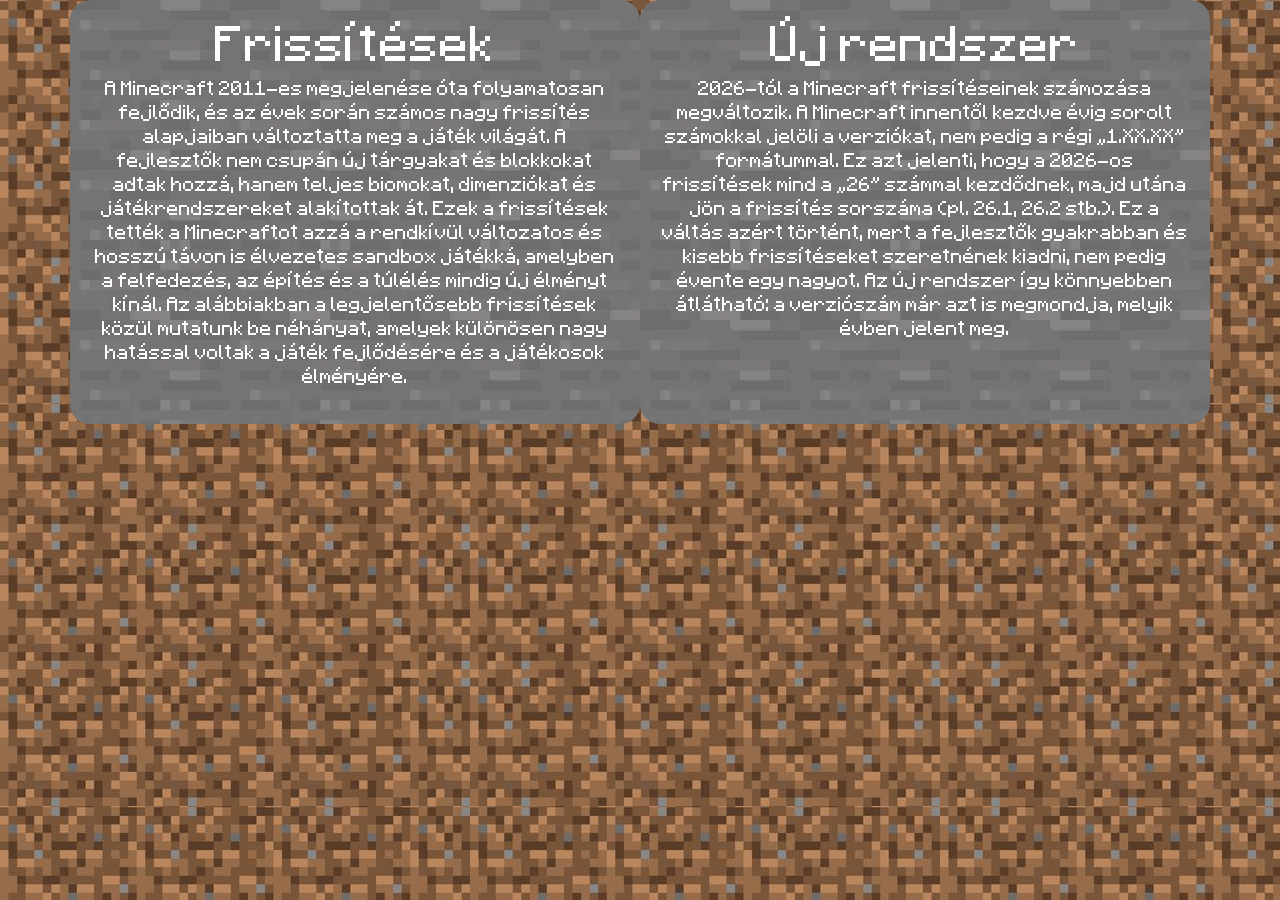
==== frissítések.html @ 512b67ce "weblapok megkezdése" ====
<!doctype html>
<html lang="en">
  <head>
    <meta charset="UTF-8" />
    <meta name="viewport" content="width=device-width, initial-scale=1.0" />
    <title>Frissítések</title>
    <link rel="stylesheet" href="állományok/css/bootstrap.min.css" />
    <link rel="stylesheet" href="frissítések_style.css" />
  </head>
<body>
    <div class="container">
      <div class="row">
                <div class="div_1 col-lg-6">
          <h1>Frissítések</h1>
          <p>
            A Minecraft 2011-es megjelenése óta folyamatosan fejlődik, és az
            évek során számos nagy frissítés alapjaiban változtatta meg a játék
            világát. A fejlesztők nem csupán új tárgyakat és blokkokat adtak
            hozzá, hanem teljes biomokat, dimenziókat és játékrendszereket
            alakítottak át. Ezek a frissítések tették a Minecraftot azzá a
            rendkívül változatos és hosszú távon is élvezetes sandbox játékká,
            amelyben a felfedezés, az építés és a túlélés mindig új élményt
            kínál. Az alábbiakban a legjelentősebb frissítések közül mutatunk be
            néhányat, amelyek különösen nagy hatással voltak a játék fejlődésére
            és a játékosok élményére.
          </p>
        </div>
        <div class="col-lg-6 div_1">
          <h1>Új rendszer</h1>
          <p>
            2026-tól a Minecraft frissítéseinek számozása megváltozik. A
            Minecraft innentől kezdve évig sorolt számokkal jelöli a verziókat,
            nem pedig a régi „1.XX.XX” formátummal. Ez azt jelenti, hogy a
            2026-os frissítések mind a „26” számmal kezdődnek, majd utána jön a
            frissítés sorszáma (pl. 26.1, 26.2 stb.). Ez a váltás azért történt,
            mert a fejlesztők gyakrabban és kisebb frissítéseket szeretnének
            kiadni, nem pedig évente egy nagyot. Az új rendszer így könnyebben
            átlátható: a verziószám már azt is megmondja, melyik évben jelent
            meg.
          </p>
        </div>
    <script src="állományok/js/bootstrap.min.js"></script>
</body>
</html>
---- frissítések_style.css ----
@font-face {
    font-family: 'Minecraft';
    src: url(állományok/Betűtípus.ttf) format('truetype');
    font-weight: normal;
    font-style: normal;
}
body{
    background-image: url(állományok/képek/Háttérkép.jpg);
    font-family: 'Minecraft', monospace !important;
    color: white;   
}
.div_1{
    background-image: url(állományok/képek/háttér_goombokhoz.webp);
    justify-content:center;
    text-align: center;
    border-radius: 20px;
    padding: 20px;          
    box-sizing: border-box; 
    overflow: hidden
}
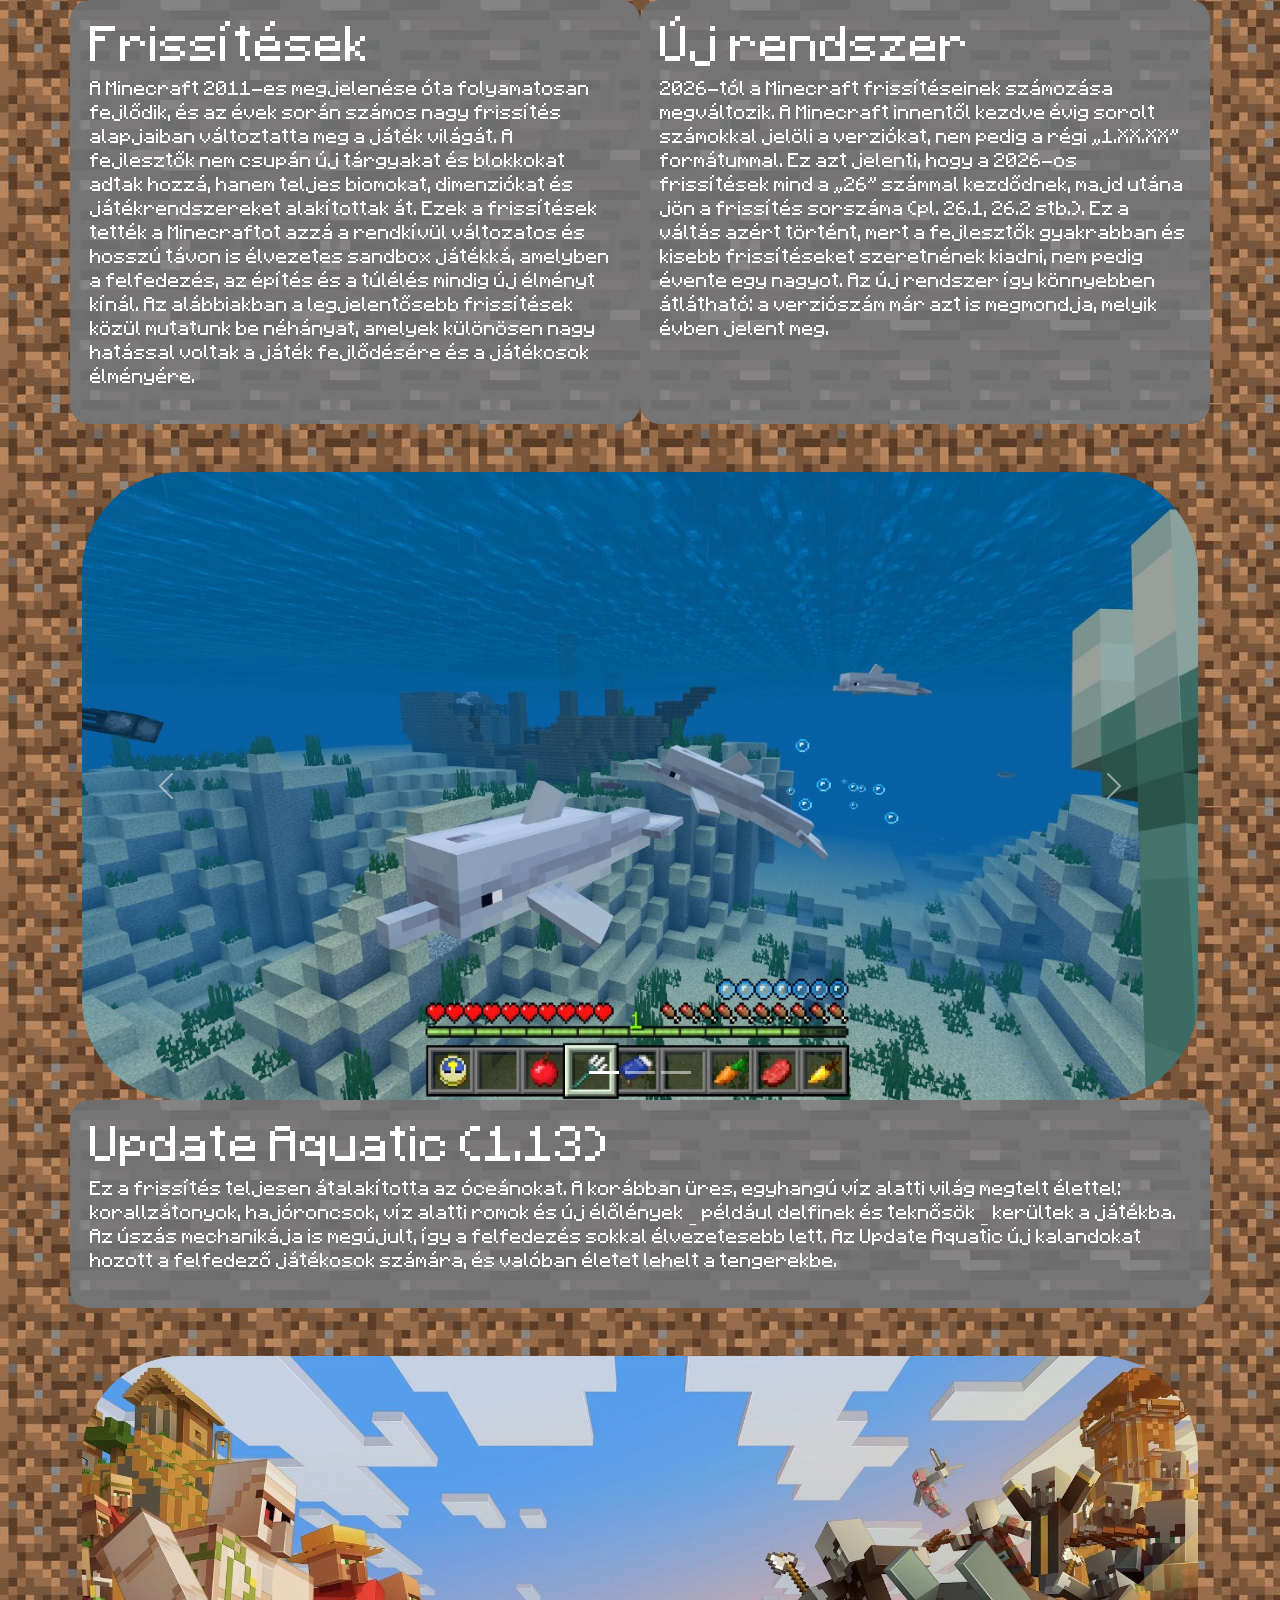
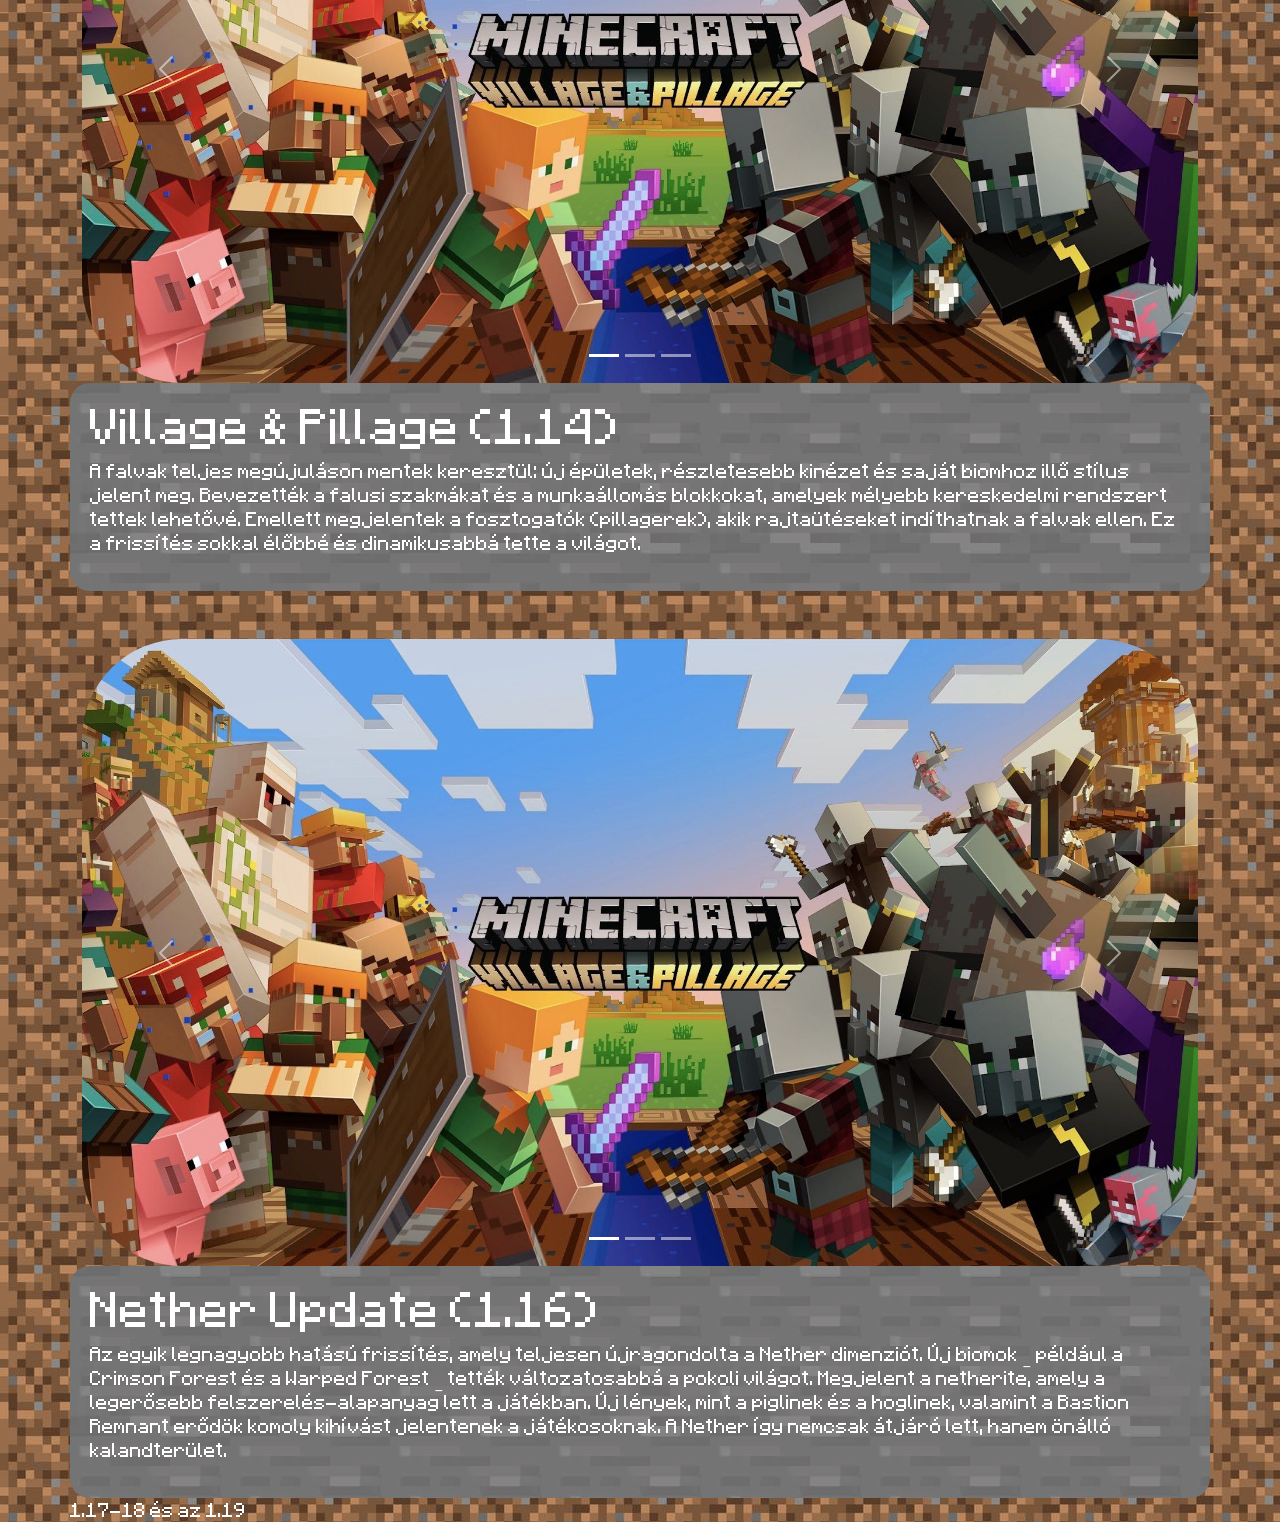
==== commit 9f82ee6e: "óra vége(02. 18)" ====
--- a/frissítések.html
+++ b/frissítések.html
@@ -1,44 +1,201 @@
 <!doctype html>
 <html lang="en">
-  <head>
+
+<head>
     <meta charset="UTF-8" />
     <meta name="viewport" content="width=device-width, initial-scale=1.0" />
     <title>Frissítések</title>
     <link rel="stylesheet" href="állományok/css/bootstrap.min.css" />
     <link rel="stylesheet" href="frissítések_style.css" />
-  </head>
+</head>
+
 <body>
     <div class="container">
-      <div class="row">
-                <div class="div_1 col-lg-6">
-          <h1>Frissítések</h1>
-          <p>
-            A Minecraft 2011-es megjelenése óta folyamatosan fejlődik, és az
-            évek során számos nagy frissítés alapjaiban változtatta meg a játék
-            világát. A fejlesztők nem csupán új tárgyakat és blokkokat adtak
-            hozzá, hanem teljes biomokat, dimenziókat és játékrendszereket
-            alakítottak át. Ezek a frissítések tették a Minecraftot azzá a
-            rendkívül változatos és hosszú távon is élvezetes sandbox játékká,
-            amelyben a felfedezés, az építés és a túlélés mindig új élményt
-            kínál. Az alábbiakban a legjelentősebb frissítések közül mutatunk be
-            néhányat, amelyek különösen nagy hatással voltak a játék fejlődésére
-            és a játékosok élményére.
-          </p>
-        </div>
-        <div class="col-lg-6 div_1">
-          <h1>Új rendszer</h1>
-          <p>
-            2026-tól a Minecraft frissítéseinek számozása megváltozik. A
-            Minecraft innentől kezdve évig sorolt számokkal jelöli a verziókat,
-            nem pedig a régi „1.XX.XX” formátummal. Ez azt jelenti, hogy a
-            2026-os frissítések mind a „26” számmal kezdődnek, majd utána jön a
-            frissítés sorszáma (pl. 26.1, 26.2 stb.). Ez a váltás azért történt,
-            mert a fejlesztők gyakrabban és kisebb frissítéseket szeretnének
-            kiadni, nem pedig évente egy nagyot. Az új rendszer így könnyebben
-            átlátható: a verziószám már azt is megmondja, melyik évben jelent
-            meg.
-          </p>
-        </div>
-    <script src="állományok/js/bootstrap.min.js"></script>
+        <div class="row">
+            <div class="div_1 col-lg-6">
+                <h1>Frissítések</h1>
+                <p>
+                    A Minecraft 2011-es megjelenése óta folyamatosan fejlődik, és az
+                    évek során számos nagy frissítés alapjaiban változtatta meg a játék
+                    világát. A fejlesztők nem csupán új tárgyakat és blokkokat adtak
+                    hozzá, hanem teljes biomokat, dimenziókat és játékrendszereket
+                    alakítottak át. Ezek a frissítések tették a Minecraftot azzá a
+                    rendkívül változatos és hosszú távon is élvezetes sandbox játékká,
+                    amelyben a felfedezés, az építés és a túlélés mindig új élményt
+                    kínál. Az alábbiakban a legjelentősebb frissítések közül mutatunk be
+                    néhányat, amelyek különösen nagy hatással voltak a játék fejlődésére
+                    és a játékosok élményére.
+                </p>
+            </div>
+            <div class="col-lg-6 div_1">
+                <h1>Új rendszer</h1>
+                <p>
+                    2026-tól a Minecraft frissítéseinek számozása megváltozik. A
+                    Minecraft innentől kezdve évig sorolt számokkal jelöli a verziókat,
+                    nem pedig a régi „1.XX.XX” formátummal. Ez azt jelenti, hogy a
+                    2026-os frissítések mind a „26” számmal kezdődnek, majd utána jön a
+                    frissítés sorszáma (pl. 26.1, 26.2 stb.). Ez a váltás azért történt,
+                    mert a fejlesztők gyakrabban és kisebb frissítéseket szeretnének
+                    kiadni, nem pedig évente egy nagyot. Az új rendszer így könnyebben
+                    átlátható: a verziószám már azt is megmondja, melyik évben jelent
+                    meg.
+                </p>
+            </div>
+            <div class="container mt-5">
+                <div id="updaterCarousel" class="carousel slide" data-bs-ride="carousel">
+
+                    <!-- Indicators / Pontok -->
+                    <div class="carousel-indicators">
+                        <button type="button" data-bs-target="#updaterCarousel" data-bs-slide-to="0"
+                            class="active"></button>
+                        <button type="button" data-bs-target="#updaterCarousel" data-bs-slide-to="1"></button>
+                        <button type="button" data-bs-target="#updaterCarousel" data-bs-slide-to="2"></button>
+                    </div>
+
+                    <!-- Carousel képek / elemek -->
+                    <div class="carousel-inner">
+                        <div class="carousel-item active">
+                            <a href="állományok/képek/képlapozó sáv/1.13_1.jpeg">
+                                <img src="állományok/képek/képlapozó sáv/1.13_1.jpeg">
+                            </a>
+                        </div>
+                        <div class="carousel-item">
+                            <a href="állományok/képek/képlapozó sáv/1.13_2.jpg">
+                                <img src="állományok/képek/képlapozó sáv/1.13_2.jpg">
+                            </a>
+                        </div>
+                        <div class="carousel-item">
+                            <a href="állományok/képek/képlapozó sáv/1,13_3.jpg">
+                                <img src="állományok/képek/képlapozó sáv/1.13_3.jpg">
+                            </a>
+                        </div>
+                    </div>
+
+                    <!-- Előre / Hátra gombok -->
+                    <button class="carousel-control-prev" type="button" data-bs-target="#updaterCarousel"
+                        data-bs-slide="prev">
+                        <span class="carousel-control-prev-icon"></span>
+                        <span class="visually-hidden">Előző</span>
+                    </button>
+                    <button class="carousel-control-next" type="button" data-bs-target="#updaterCarousel"
+                        data-bs-slide="next">
+                        <span class="carousel-control-next-icon"></span>
+                        <span class="visually-hidden">Következő</span>
+                    </button>
+                </div>
+            </div>
+            <div class="div_1">
+                <h1>Update Aquatic (1.13)</h1>
+                <p>Ez a frissítés teljesen átalakította az óceánokat. A korábban üres, egyhangú víz alatti világ megtelt
+                    élettel: korallzátonyok, hajóroncsok, víz alatti romok és új élőlények – például delfinek és
+                    teknősök – kerültek a játékba. Az úszás mechanikája is megújult, így a felfedezés sokkal
+                    élvezetesebb lett. Az Update Aquatic új kalandokat hozott a felfedező játékosok számára, és valóban
+                    életet lehelt a tengerekbe.</p>
+            </div>
+            <div class="container mt-5">
+                <div id="updaterCarousel2" class="carousel slide" data-bs-ride="carousel">
+
+                    <!-- Indicators / Pontok -->
+                    <div class="carousel-indicators">
+                        <button type="button" data-bs-target="#updaterCarousel2" data-bs-slide-to="0"
+                            class="active"></button>
+                        <button type="button" data-bs-target="#updaterCarousel2" data-bs-slide-to="1"></button>
+                        <button type="button" data-bs-target="#updaterCarousel2" data-bs-slide-to="2"></button>
+                    </div>
+
+                    <!-- Carousel képek / elemek -->
+                    <div class="carousel-inner">
+                        <div class="carousel-item active">
+                            <a href="állományok/képek/képlapozó sáv/1.14_1.jpeg">
+                                <img src="állományok/képek/képlapozó sáv/1.14_1.jpeg">
+                            </a>
+                        </div>
+                        <div class="carousel-item">
+                            <a href="állományok/képek/képlapozó sáv/1.14_2.jpg">
+                                <img src="állományok/képek/képlapozó sáv/1.14_2.jpg">
+                            </a>
+                        </div>
+                        <div class="carousel-item">
+                            <a href="állományok/képek/képlapozó sáv/1.14_3.jpg">
+                                <img src="állományok/képek/képlapozó sáv/1.14_3.jpg">
+                            </a>
+                        </div>
+                    </div>
+
+                    <!-- Előre / Hátra gombok -->
+                    <button class="carousel-control-prev" type="button" data-bs-target="#updaterCarousel2"
+                        data-bs-slide="prev">
+                        <span class="carousel-control-prev-icon"></span>
+                        <span class="visually-hidden">Előző</span>
+                    </button>
+                    <button class="carousel-control-next" type="button" data-bs-target="#updaterCarousel2"
+                        data-bs-slide="next">
+                        <span class="carousel-control-next-icon"></span>
+                        <span class="visually-hidden">Következő</span>
+                    </button>
+                </div>
+            </div>
+            <div class="div_1">
+                <h1>Village & Pillage (1.14)</h1>
+                <p>A falvak teljes megújuláson mentek keresztül: új épületek, részletesebb kinézet és saját biomhoz illő
+                    stílus jelent meg. Bevezették a falusi szakmákat és a munkaállomás blokkokat, amelyek mélyebb
+                    kereskedelmi rendszert tettek lehetővé. Emellett megjelentek a fosztogatók (pillagerek), akik
+                    rajtaütéseket indíthatnak a falvak ellen. Ez a frissítés sokkal élőbbé és dinamikusabbá tette a
+                    világot.</p>
+            </div>
+            <div class="container mt-5">
+                <div id="updaterCarousel3" class="carousel slide" data-bs-ride="carousel">
+
+                    <!-- Indicators / Pontok -->
+                    <div class="carousel-indicators">
+                        <button type="button" data-bs-target="#updaterCarousel3" data-bs-slide-to="0"
+                            class="active"></button>
+                        <button type="button" data-bs-target="#updaterCarousel3" data-bs-slide-to="1"></button>
+                        <button type="button" data-bs-target="#updaterCarousel3" data-bs-slide-to="2"></button>
+                    </div>
+
+                    <!-- Carousel képek / elemek -->
+                    <div class="carousel-inner">
+                        <div class="carousel-item active">
+                            <a href="állományok/képek/képlapozó sáv/1.14_1.jpeg">
+                                <img src="állományok/képek/képlapozó sáv/1.14_1.jpeg">
+                            </a>
+                        </div>
+                        <div class="carousel-item">
+                            <a href="állományok/képek/képlapozó sáv/1.14_2.jpg">
+                                <img src="állományok/képek/képlapozó sáv/1.14_2.jpg">
+                            </a>
+                        </div>
+                        <div class="carousel-item">
+                            <a href="állományok/képek/képlapozó sáv/1.14_3.jpg">
+                                <img src="állományok/képek/képlapozó sáv/1.14_3.jpg">
+                            </a>
+                        </div>
+                    </div>
+
+                    <!-- Előre / Hátra gombok -->
+                    <button class="carousel-control-prev" type="button" data-bs-target="#updaterCarousel3"
+                        data-bs-slide="prev">
+                        <span class="carousel-control-prev-icon"></span>
+                        <span class="visually-hidden">Előző</span>
+                    </button>
+                    <button class="carousel-control-next" type="button" data-bs-target="#updaterCarousel3"
+                        data-bs-slide="next">
+                        <span class="carousel-control-next-icon"></span>
+                        <span class="visually-hidden">Következő</span>
+                    </button>
+                </div>
+            </div>
+            <div class="div_1">
+                <h1>Nether Update (1.16)</h1>
+                <p>Az egyik legnagyobb hatású frissítés, amely teljesen újragondolta a Nether dimenziót. Új biomok –
+                    például a Crimson Forest és a Warped Forest – tették változatosabbá a pokoli világot. Megjelent a
+                    netherite, amely a legerősebb felszerelés-alapanyag lett a játékban. Új lények, mint a piglinek és a
+                    hoglinek, valamint a Bastion Remnant erődök komoly kihívást jelentenek a játékosoknak. A Nether így
+                    nemcsak átjáró lett, hanem önálló kalandterület.</p>
+            </div>
+            1.17-18 és az 1.19
+            <script src="állományok/js/bootstrap.min.js"></script>
 </body>
+
 </html>
--- a/frissítések_style.css
+++ b/frissítések_style.css
@@ -12,9 +12,16 @@
 .div_1{
     background-image: url(állományok/képek/háttér_goombokhoz.webp);
     justify-content:center;
-    text-align: center;
+    text-align:left;
     border-radius: 20px;
     padding: 20px;          
     box-sizing: border-box; 
     overflow: hidden
-}+}
+.carousel-item img {
+    width: 100%;
+    height: 100%; /* Példa magasság */
+    object-fit: cover;
+    background-color: #ccc; /* szürke háttér, ha kép nincs */
+    border-radius: 100px;
+}
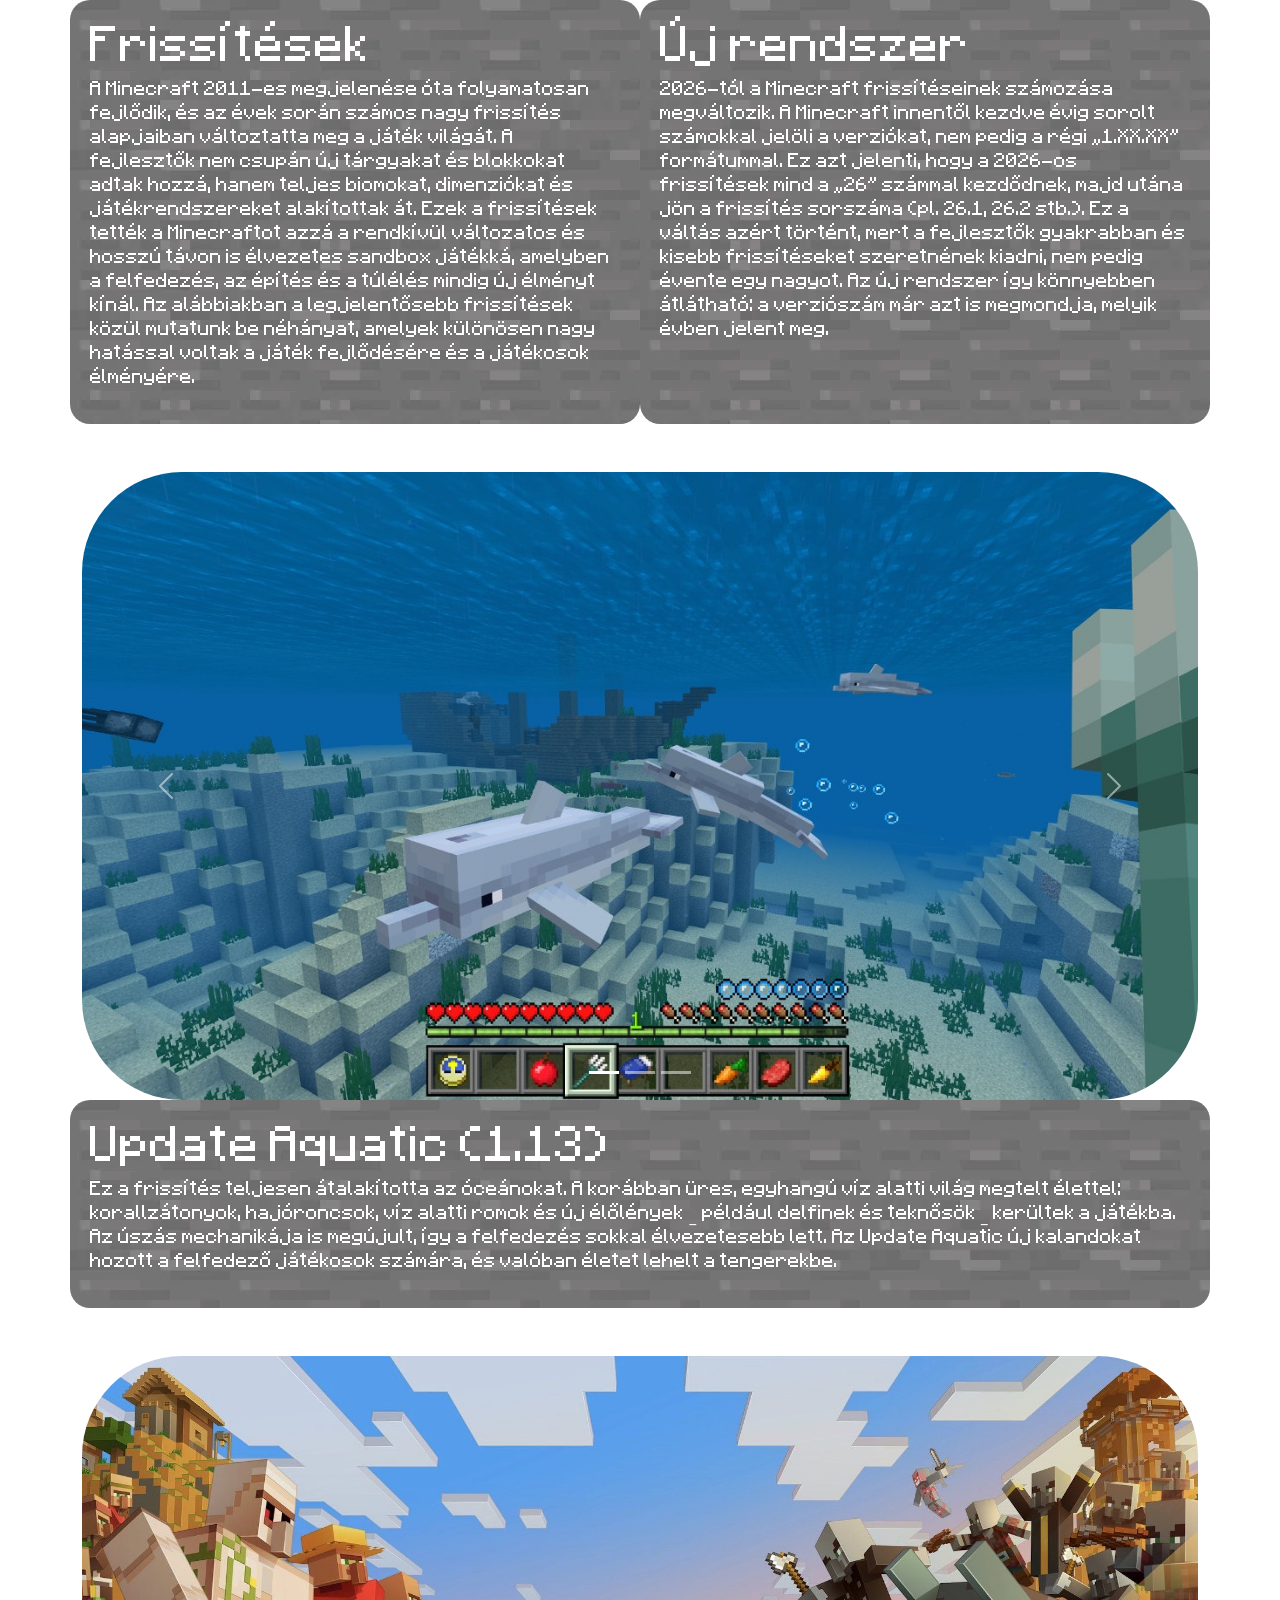
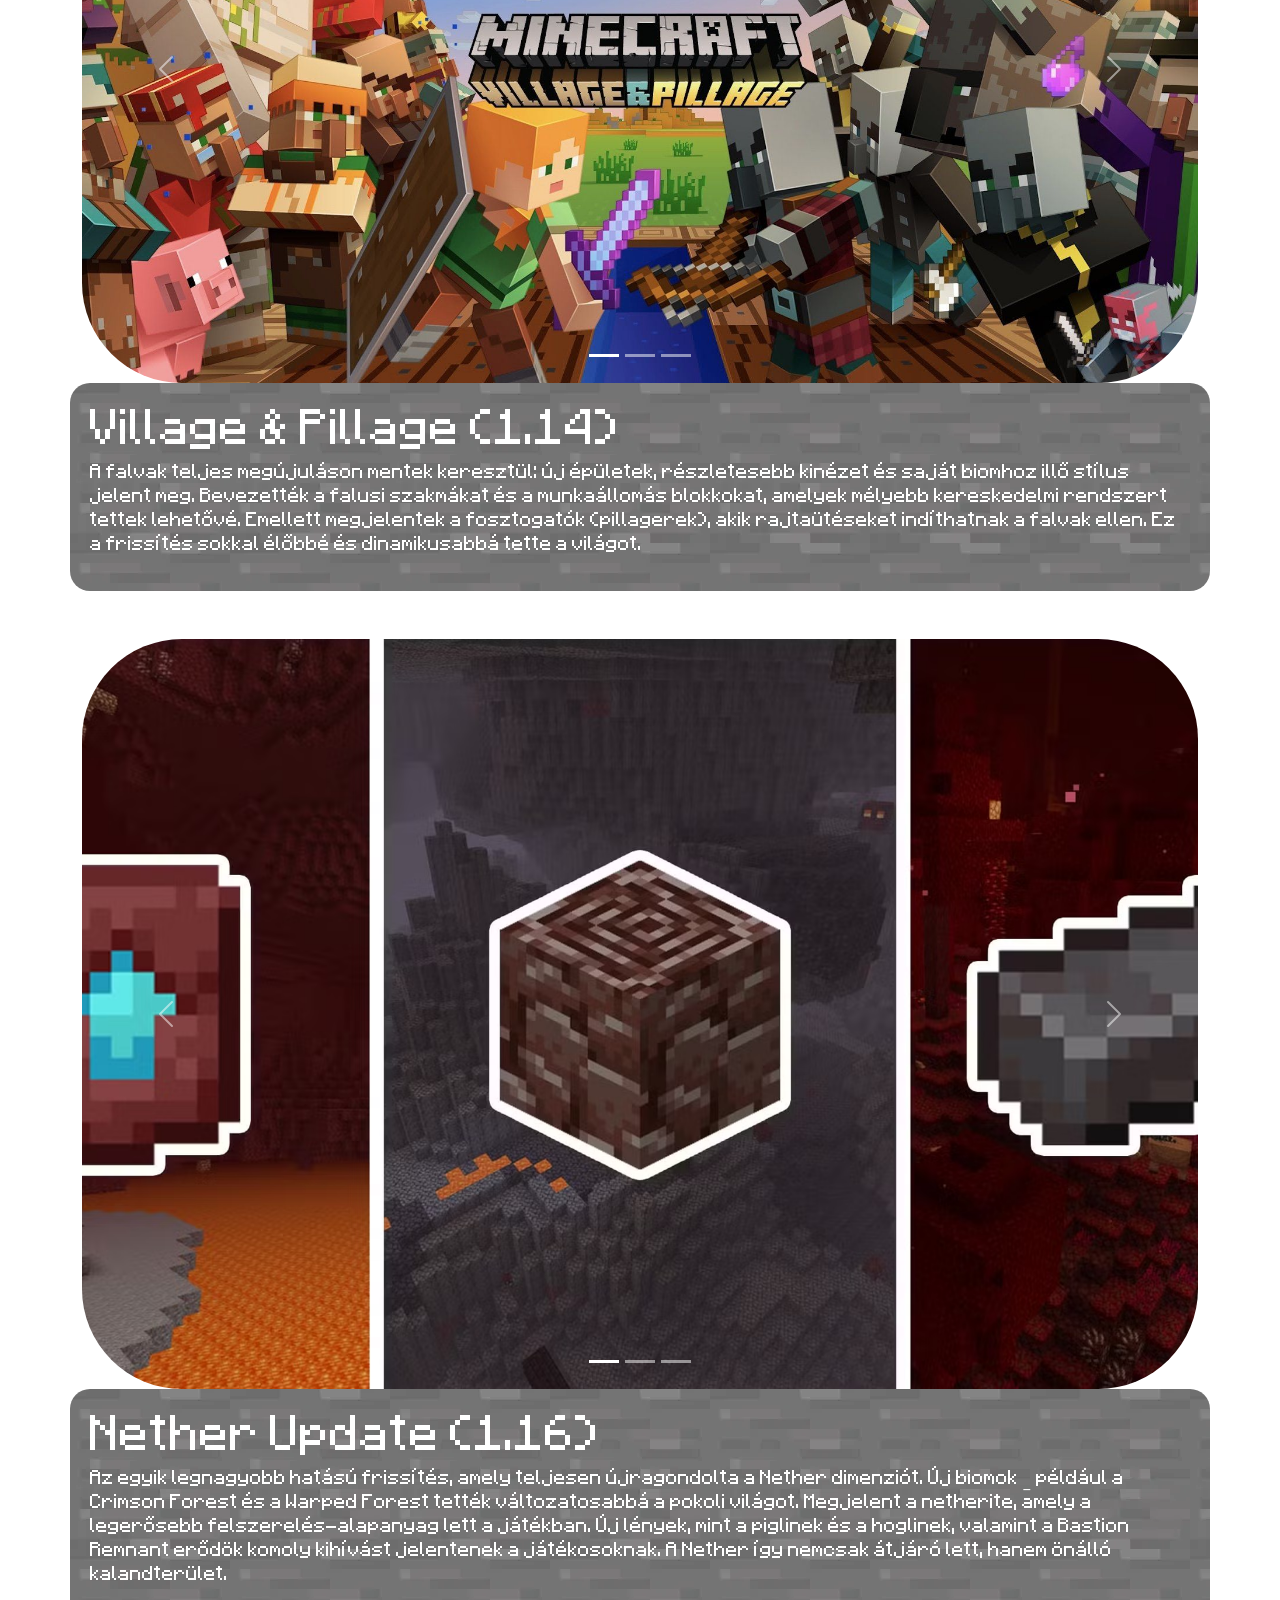
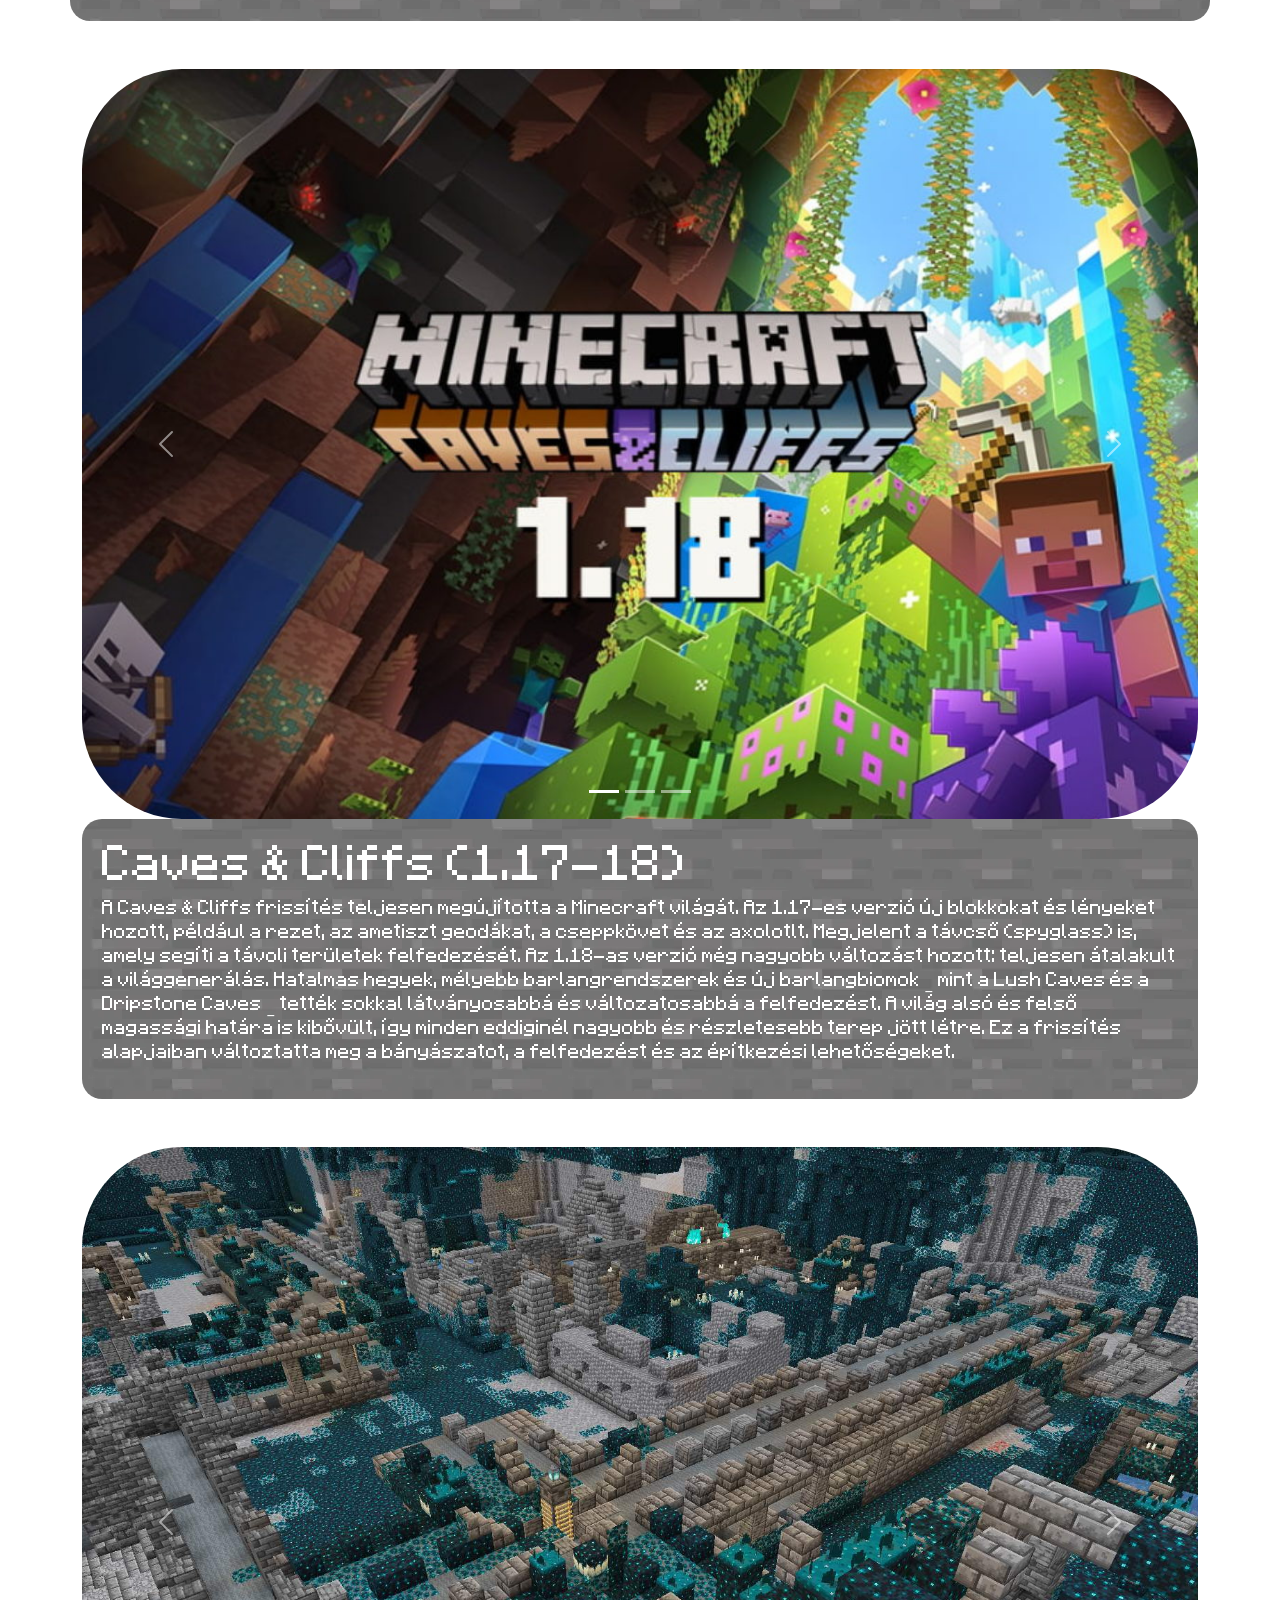
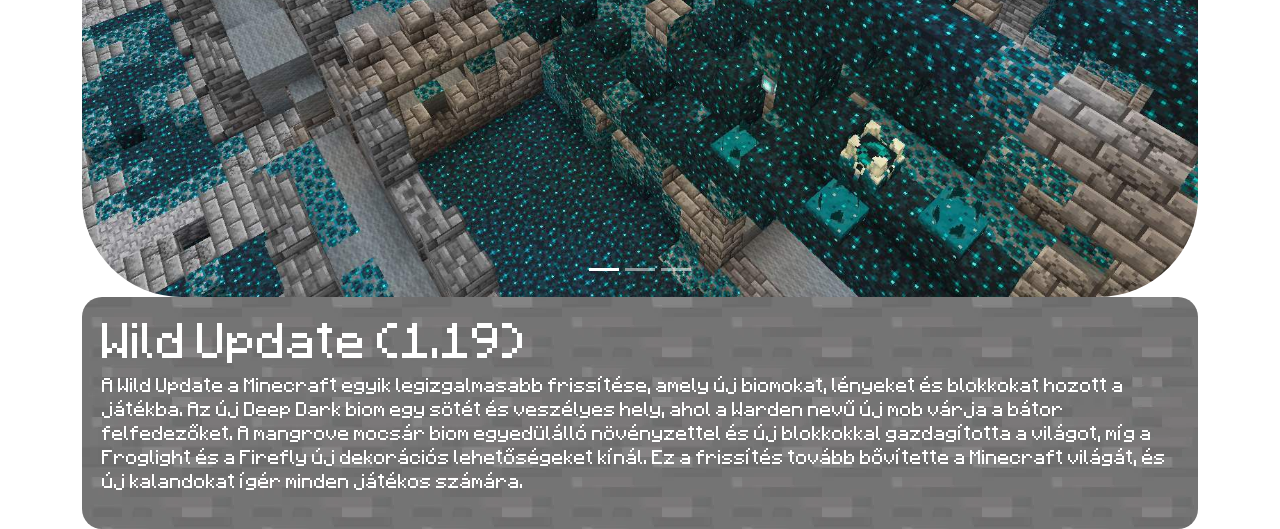
==== commit d5f5c66f: "frissítések.html befejezése" ====
--- a/frissítések.html
+++ b/frissítések.html
@@ -157,18 +157,18 @@
                     <!-- Carousel képek / elemek -->
                     <div class="carousel-inner">
                         <div class="carousel-item active">
-                            <a href="állományok/képek/képlapozó sáv/1.14_1.jpeg">
-                                <img src="állományok/képek/képlapozó sáv/1.14_1.jpeg">
-                            </a>
-                        </div>
-                        <div class="carousel-item">
-                            <a href="állományok/képek/képlapozó sáv/1.14_2.jpg">
-                                <img src="állományok/képek/képlapozó sáv/1.14_2.jpg">
-                            </a>
-                        </div>
-                        <div class="carousel-item">
-                            <a href="állományok/képek/képlapozó sáv/1.14_3.jpg">
-                                <img src="állományok/képek/képlapozó sáv/1.14_3.jpg">
+                            <a href="állományok/képek/képlapozó sáv/1.16_1.avif">
+                                <img src="állományok/képek/képlapozó sáv/1.16_1.avif" class="d-block w-100">
+                            </a>
+                        </div>
+                        <div class="carousel-item">
+                            <a href="állományok/képek/képlapozó sáv/1.16_2.png">
+                                <img src="állományok/képek/képlapozó sáv/1.16_2.png" class="d-block w-100">
+                            </a>
+                        </div>
+                        <div class="carousel-item">
+                            <a href="állományok/képek/képlapozó sáv/1.16_3..webp">
+                                <img src="állományok/képek/képlapozó sáv/1.16_3..webp" class="d-block w-100">
                             </a>
                         </div>
                     </div>
@@ -189,13 +189,115 @@
             <div class="div_1">
                 <h1>Nether Update (1.16)</h1>
                 <p>Az egyik legnagyobb hatású frissítés, amely teljesen újragondolta a Nether dimenziót. Új biomok –
-                    például a Crimson Forest és a Warped Forest – tették változatosabbá a pokoli világot. Megjelent a
+                    például a Crimson Forest és a Warped Forest tették változatosabbá a pokoli világot. Megjelent a
                     netherite, amely a legerősebb felszerelés-alapanyag lett a játékban. Új lények, mint a piglinek és a
                     hoglinek, valamint a Bastion Remnant erődök komoly kihívást jelentenek a játékosoknak. A Nether így
                     nemcsak átjáró lett, hanem önálló kalandterület.</p>
             </div>
-            1.17-18 és az 1.19
+            <div class="container mt-5">
+                <div id="updaterCarousel4" class="carousel slide" data-bs-ride="carousel">
+
+                    <!-- Indicators / Pontok -->
+                    <div class="carousel-indicators">
+                        <button type="button" data-bs-target="#updaterCarousel4" data-bs-slide-to="0"
+                            class="active"></button>
+                        <button type="button" data-bs-target="#updaterCarousel4" data-bs-slide-to="1"></button>
+                        <button type="button" data-bs-target="#updaterCarousel4" data-bs-slide-to="2"></button>
+                    </div>
+
+                    <!-- Carousel képek / elemek -->
+                    <div class="carousel-inner">
+                        <div class="carousel-item active">
+                            <a href="állományok/képek/képlapozó sáv/1.18_1.jpg">
+                                <img src="állományok/képek/képlapozó sáv/1.18_1.jpg" class="d-block w-100">
+                            </a>
+                        </div>
+                        <div class="carousel-item">
+                            <a href="állományok/képek/képlapozó sáv/1.18_2.webp">
+                                <img src="állományok/képek/képlapozó sáv/1.18_2.webp" class="d-block w-100">
+                            </a>
+                        </div>
+                        <div class="carousel-item">
+                            <a href="állományok/képek/képlapozó sáv/1.18_3.jpg">
+                                <img src="állományok/képek/képlapozó sáv/1.18_3.jpg" class="d-block w-100">
+                            </a>
+                        </div>
+                    </div>
+
+                    <!-- Előre / Hátra gombok -->
+                    <button class="carousel-control-prev" type="button" data-bs-target="#updaterCarousel4"
+                        data-bs-slide="prev">
+                        <span class="carousel-control-prev-icon"></span>
+                        <span class="visually-hidden">Előző</span>
+                    </button>
+                    <button class="carousel-control-next" type="button" data-bs-target="#updaterCarousel4"
+                        data-bs-slide="next">
+                        <span class="carousel-control-next-icon"></span>
+                        <span class="visually-hidden">Következő</span>
+                    </button>
+                </div>
+                <div class="div_1">
+                    <h1>Caves & Cliffs (1.17-18)</h1>
+                    <p>A Caves & Cliffs frissítés teljesen megújította a Minecraft világát. Az 1.17-es verzió új
+                        blokkokat és lényeket hozott, például a rezet, az ametiszt geodákat, a cseppkövet és az
+                        axolotlt. Megjelent a távcső (spyglass) is, amely segíti a távoli területek felfedezését.
+                        Az 1.18-as verzió még nagyobb változást hozott: teljesen átalakult a világgenerálás. Hatalmas
+                        hegyek, mélyebb barlangrendszerek és új barlangbiomok – mint a Lush Caves és a Dripstone Caves –
+                        tették sokkal látványosabbá és változatosabbá a felfedezést. A világ alsó és felső magassági
+                        határa is kibővült, így minden eddiginél nagyobb és részletesebb terep jött létre.
+                        Ez a frissítés alapjaiban változtatta meg a bányászatot, a felfedezést és az építkezési
+                        lehetőségeket.</p>
+                </div>
+            </div>
+            <div class="container mt-5">
+                <div id="updaterCarousel5" class="carousel slide" data-bs-ride="carousel">
+
+                    <!-- Indicators / Pontok -->
+                    <div class="carousel-indicators">
+                        <button type="button" data-bs-target="#updaterCarousel5" data-bs-slide-to="0"
+                            class="active"></button>
+                        <button type="button" data-bs-target="#updaterCarousel5" data-bs-slide-to="1"></button>
+                        <button type="button" data-bs-target="#updaterCarousel5" data-bs-slide-to="2"></button>
+                    </div>
+
+                    <!-- Carousel képek / elemek -->
+                    <div class="carousel-inner">
+                        <div class="carousel-item active">
+                            <a href="állományok/képek/képlapozó sáv/1.19_1.jpg">
+                                <img src="állományok/képek/képlapozó sáv/1.19_1.jpg" class="d-block w-100">
+                            </a>
+                        </div>
+                        <div class="carousel-item">
+                            <a href="állományok/képek/képlapozó sáv/1.19_2.png">
+                                <img src="állományok/képek/képlapozó sáv/1.19_2.png" class="d-block w-100">
+                            </a>
+                        </div>
+                        <div class="carousel-item">
+                            <a href="állományok/képek/képlapozó sáv/1.19_3.jpg">
+                                <img src="állományok/képek/képlapozó sáv/1.19_3.jpg" class="d-block w-100">
+                            </a>
+                        </div>
+                    </div>
+
+                    <!-- Előre / Hátra gombok -->
+                    <button class="carousel-control-prev" type="button" data-bs-target="#updaterCarousel5"
+                        data-bs-slide="prev">
+                        <span class="carousel-control-prev-icon"></span>
+                        <span class="visually-hidden">Előző</span>
+                    </button>
+                    <button class="carousel-control-next" type="button" data-bs-target="#updaterCarousel5"
+                        data-bs-slide="next">
+                        <span class="carousel-control-next-icon"></span>
+                        <span class="visually-hidden">Következő</span>
+                    </button>
+                </div>
+                <div class="div_1">
+                    <h1>Wild Update (1.19)</h1>
+                    <p>A Wild Update a Minecraft egyik legizgalmasabb frissítése, amely új biomokat, lényeket és blokkokat
+                        hozott a játékba. Az új Deep Dark biom egy sötét és veszélyes hely, ahol a Warden nevű új mob
+                        várja a bátor felfedezőket. A mangrove mocsár biom egyedülálló növényzettel és új blokkokkal
+                        gazdagította a világot, míg a Froglight és a Firefly új dekorációs lehetőségeket kínál. Ez a
+                        frissítés tovább bővítette a Minecraft világát, és új kalandokat ígér minden játékos számára.</p>
             <script src="állományok/js/bootstrap.min.js"></script>
 </body>
-
 </html>
--- a/frissítések_style.css
+++ b/frissítések_style.css
@@ -5,7 +5,7 @@
     font-style: normal;
 }
 body{
-    background-image: url(állományok/képek/Háttérkép.jpg);
+    background-image: url(állományok/képek/háttérkép_mellékoldal.png);
     font-family: 'Minecraft', monospace !important;
     color: white;   
 }
@@ -25,3 +25,30 @@
     background-color: #ccc; /* szürke háttér, ha kép nincs */
     border-radius: 100px;
 }
+#updaterCarousel3 .carousel-item {
+    height: 750px;              /* fix magasság */
+}
+
+#updaterCarousel3 .carousel-item img {
+    height: 100%;
+    width: 100%;
+    object-fit: cover;          /* nem torzít, kitölti a sávot */
+}
+#updaterCarousel4 .carousel-item {
+    height: 750px;              /* fix magasság */
+}
+
+#updaterCarousel4 .carousel-item img {
+    height: 100%;
+    width: 100%;
+    object-fit: cover;          /* nem torzít, kitölti a sávot */
+}
+#updaterCarousel5 .carousel-item {
+    height: 750px;              /* fix magasság */
+}
+
+#updaterCarousel5 .carousel-item img {
+    height: 100%;
+    width: 100%;
+    object-fit: cover;          /* nem torzít, kitölti a sávot */
+}
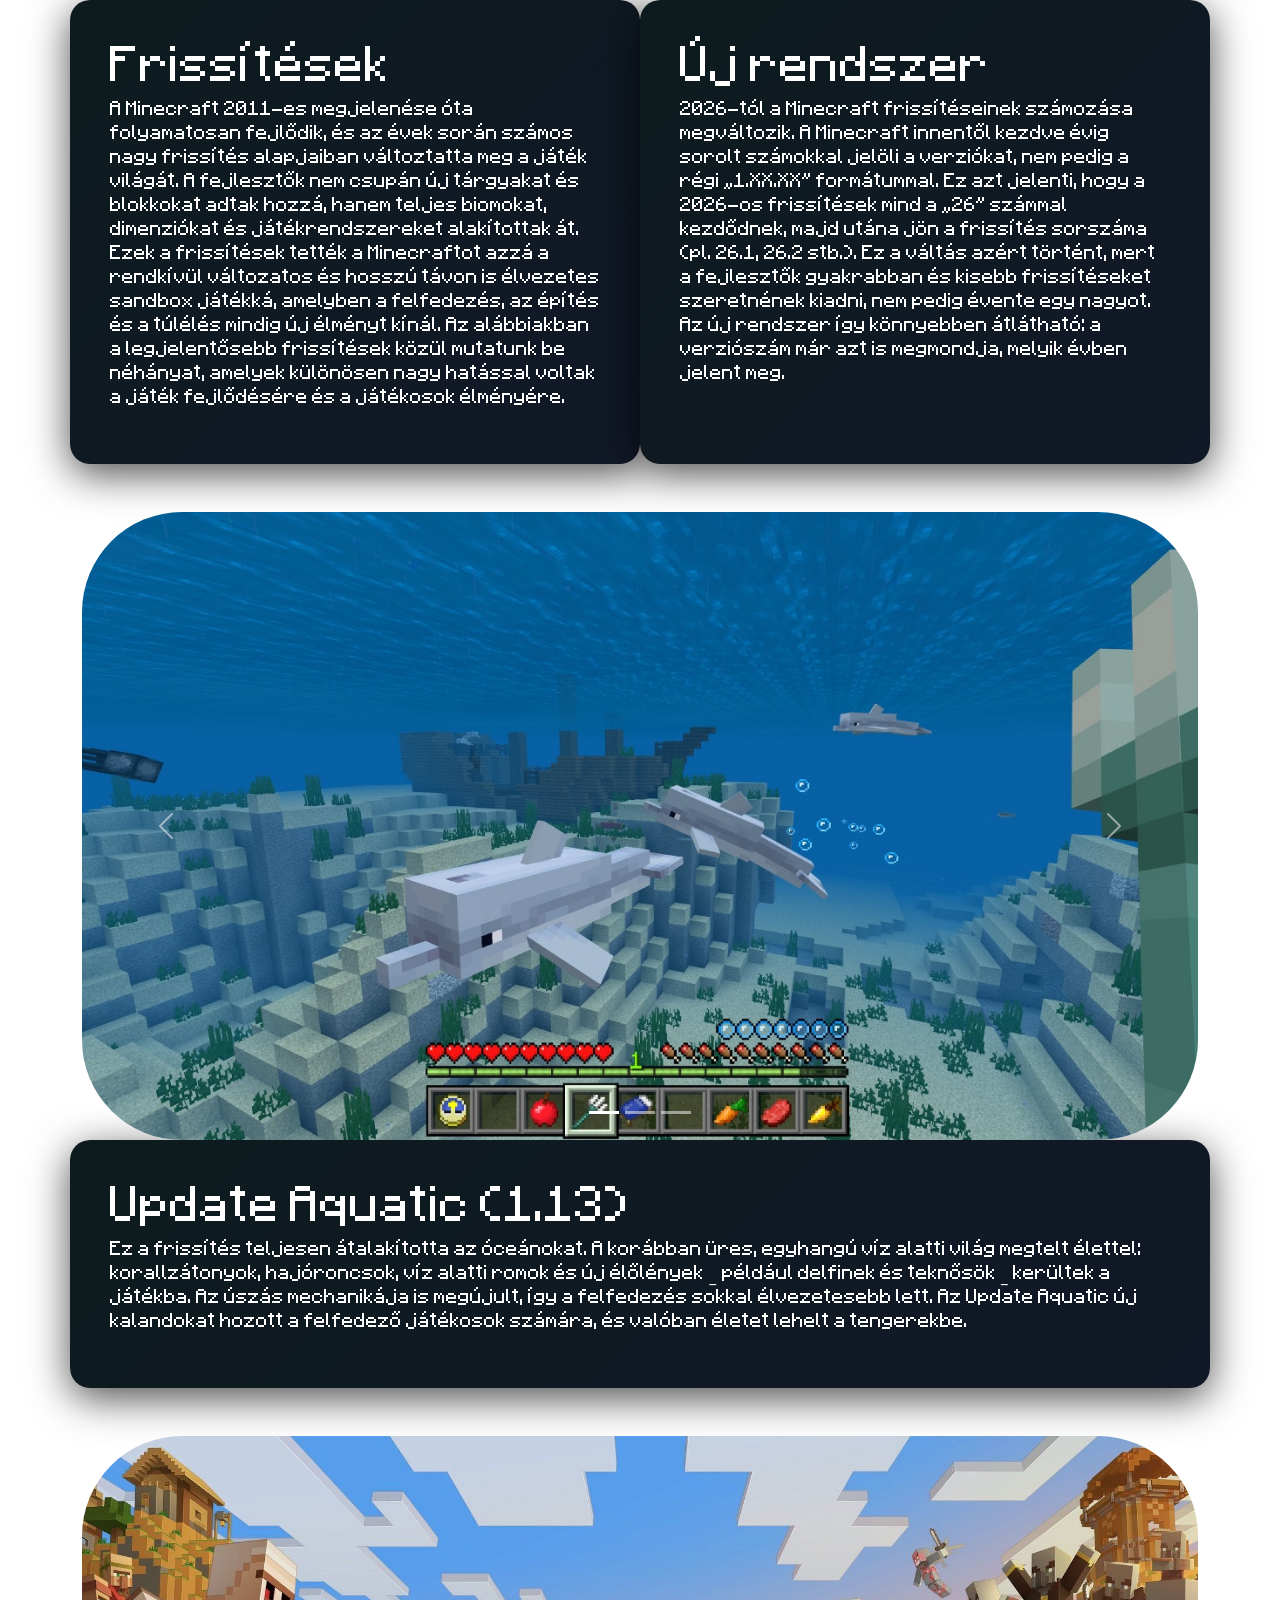
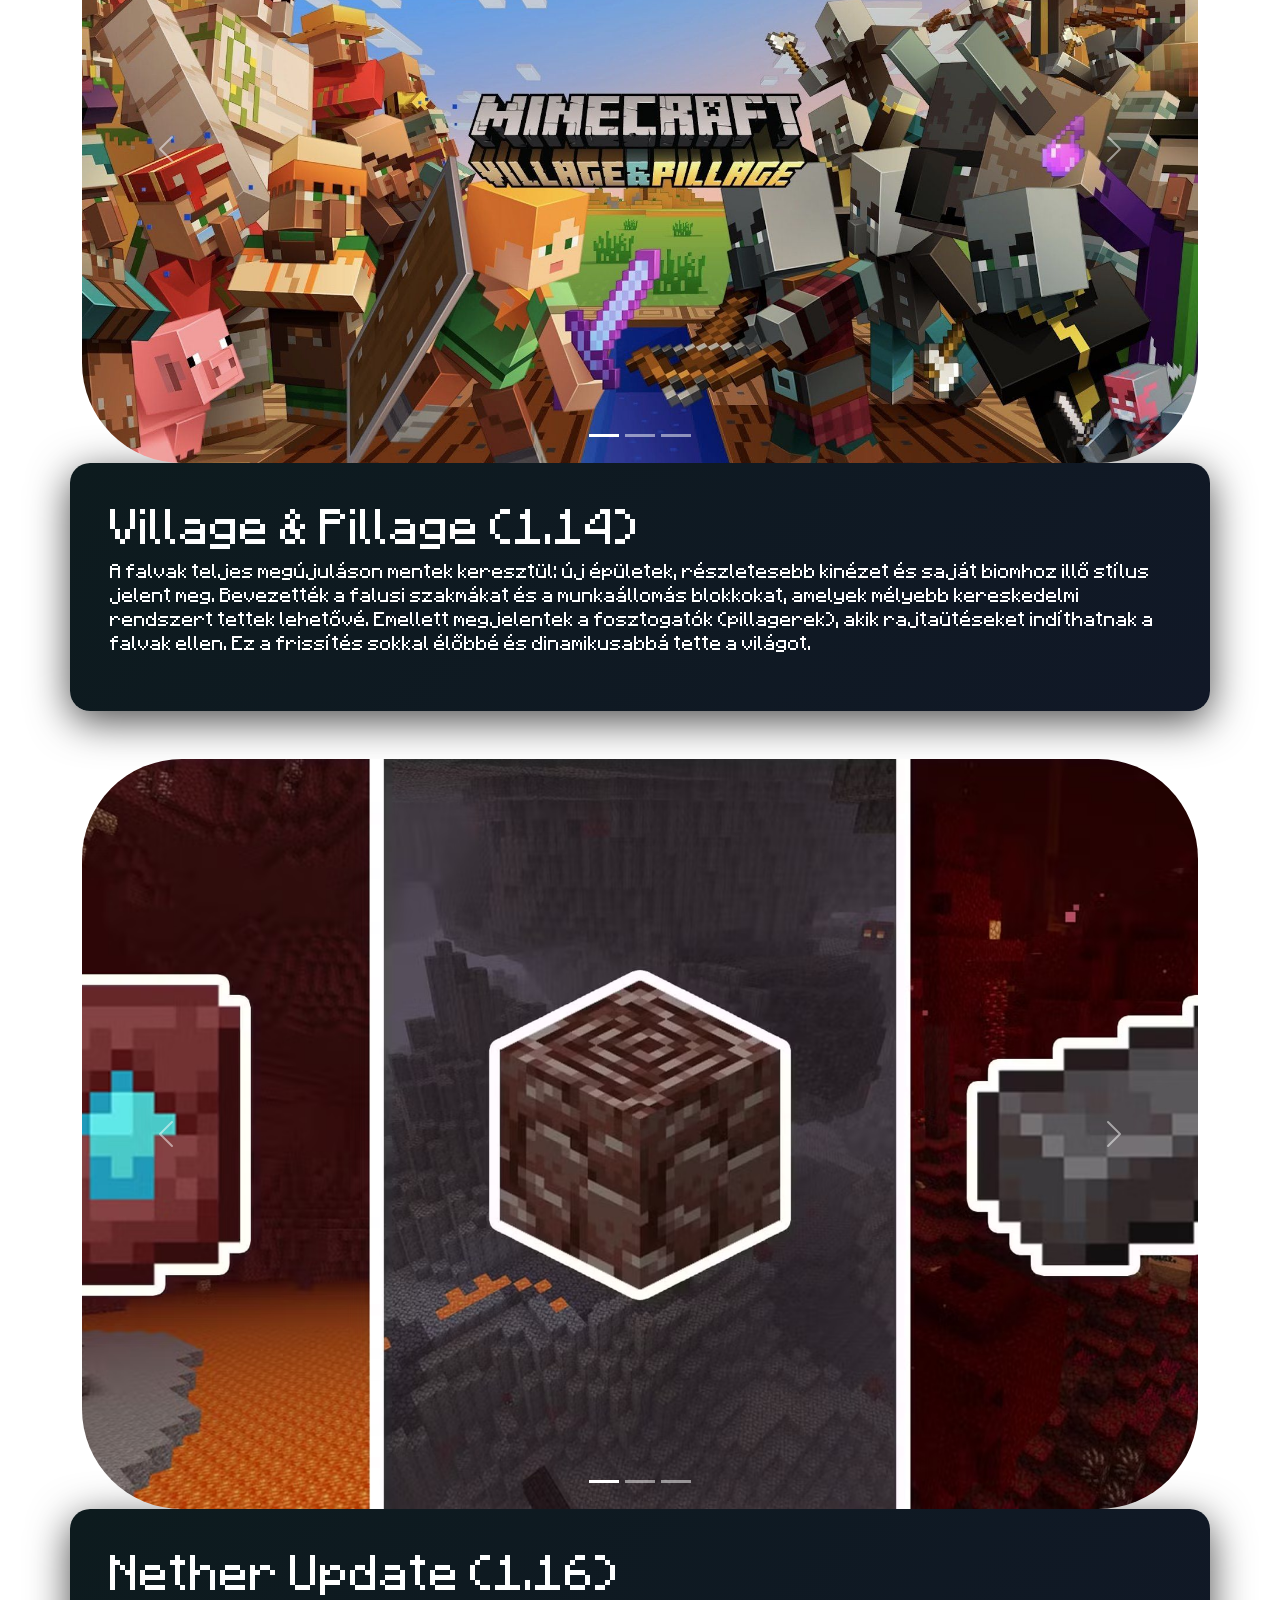
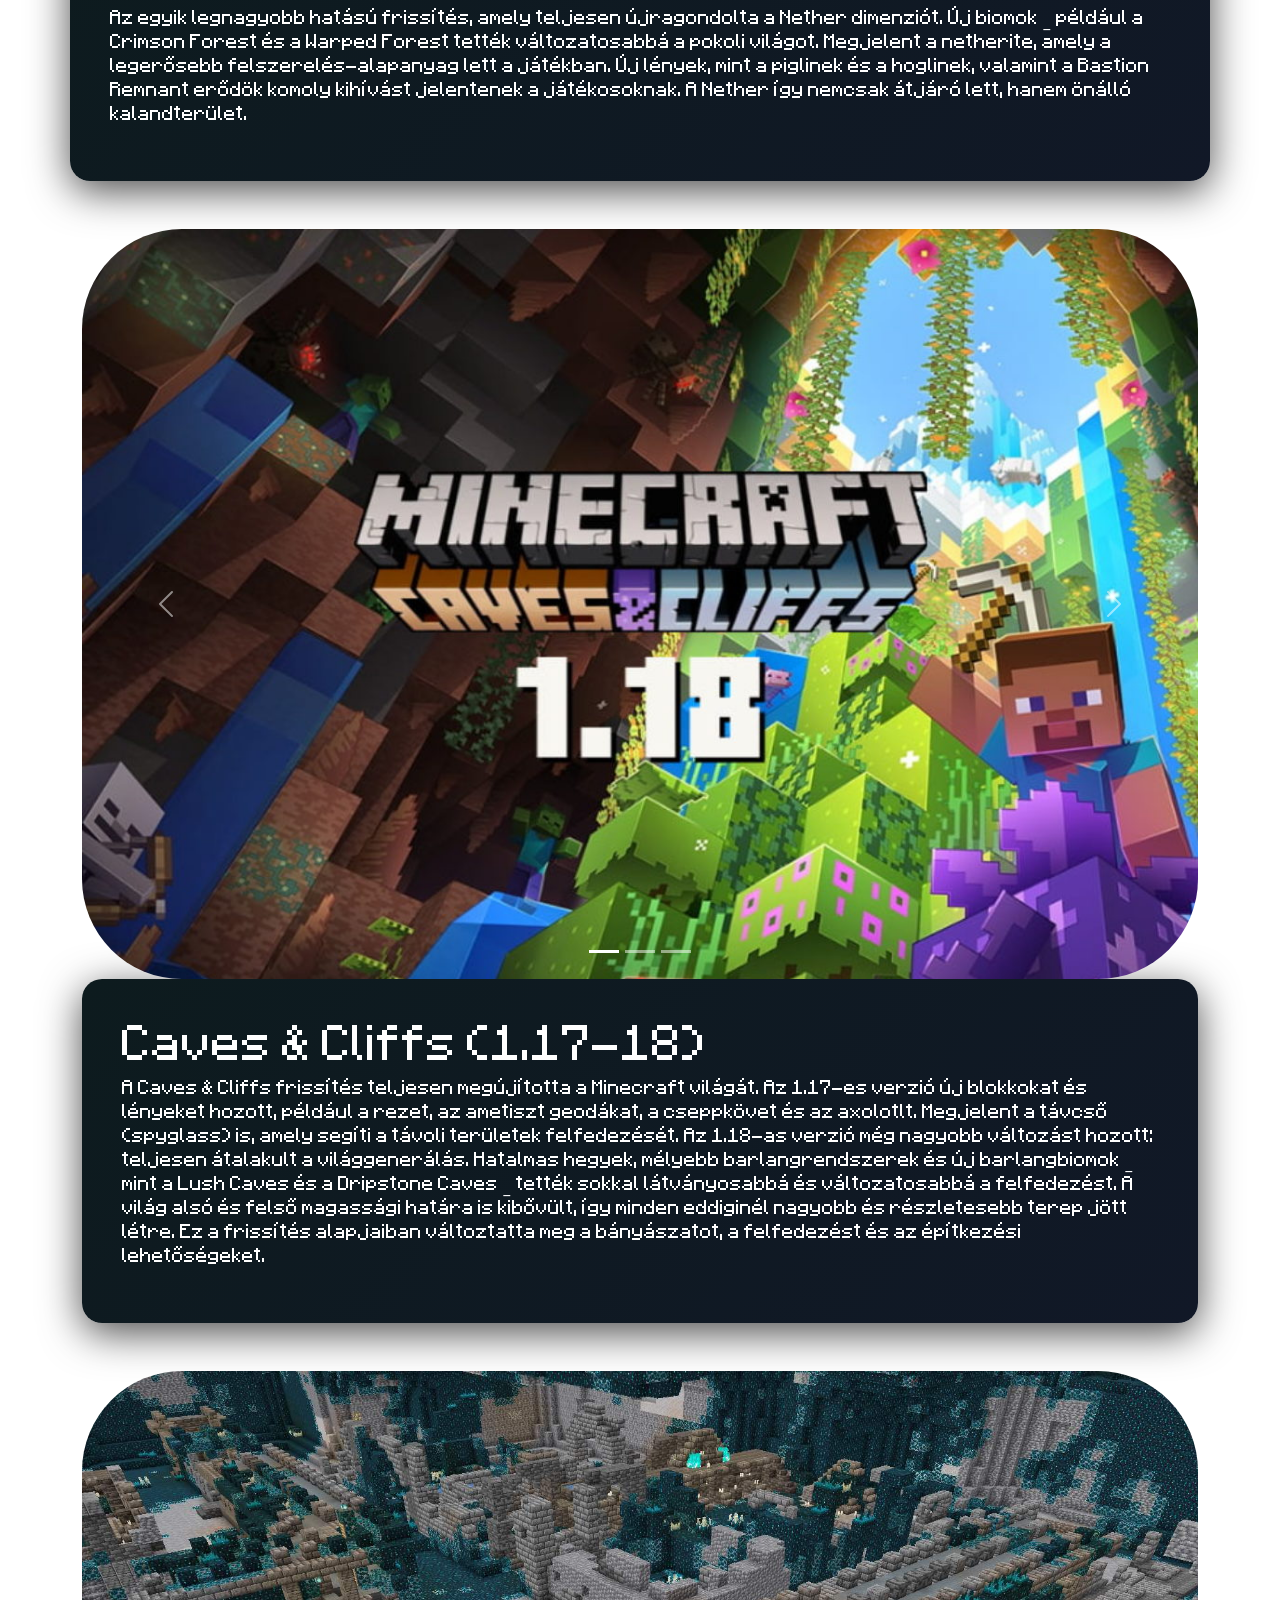
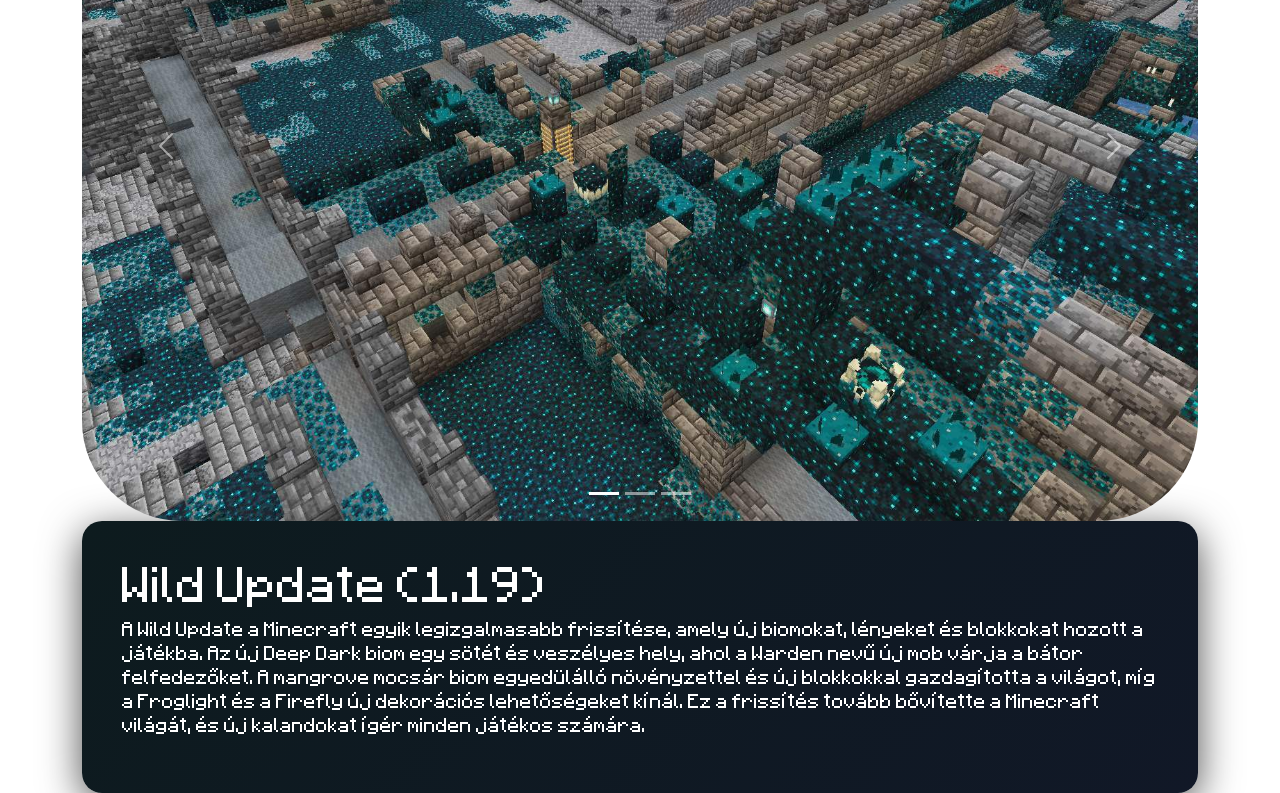
==== commit bfc913d5: "legnagyobb_videósok.html hozzáadása" ====
--- a/frissítések.html
+++ b/frissítések.html
@@ -1,6 +1,5 @@
 <!doctype html>
 <html lang="en">
-
 <head>
     <meta charset="UTF-8" />
     <meta name="viewport" content="width=device-width, initial-scale=1.0" />
--- a/frissítések_style.css
+++ b/frissítések_style.css
@@ -10,13 +10,15 @@
     color: white;   
 }
 .div_1{
-    background-image: url(állományok/képek/háttér_goombokhoz.webp);
     justify-content:center;
     text-align:left;
     border-radius: 20px;
     padding: 20px;          
     box-sizing: border-box; 
-    overflow: hidden
+    overflow: hidden;
+    background: linear-gradient(135deg, #0d1b1e, #111827);
+    padding: 40px;
+    box-shadow: 0 10px 40px rgba(0,0,0,0.7);
 }
 .carousel-item img {
     width: 100%;
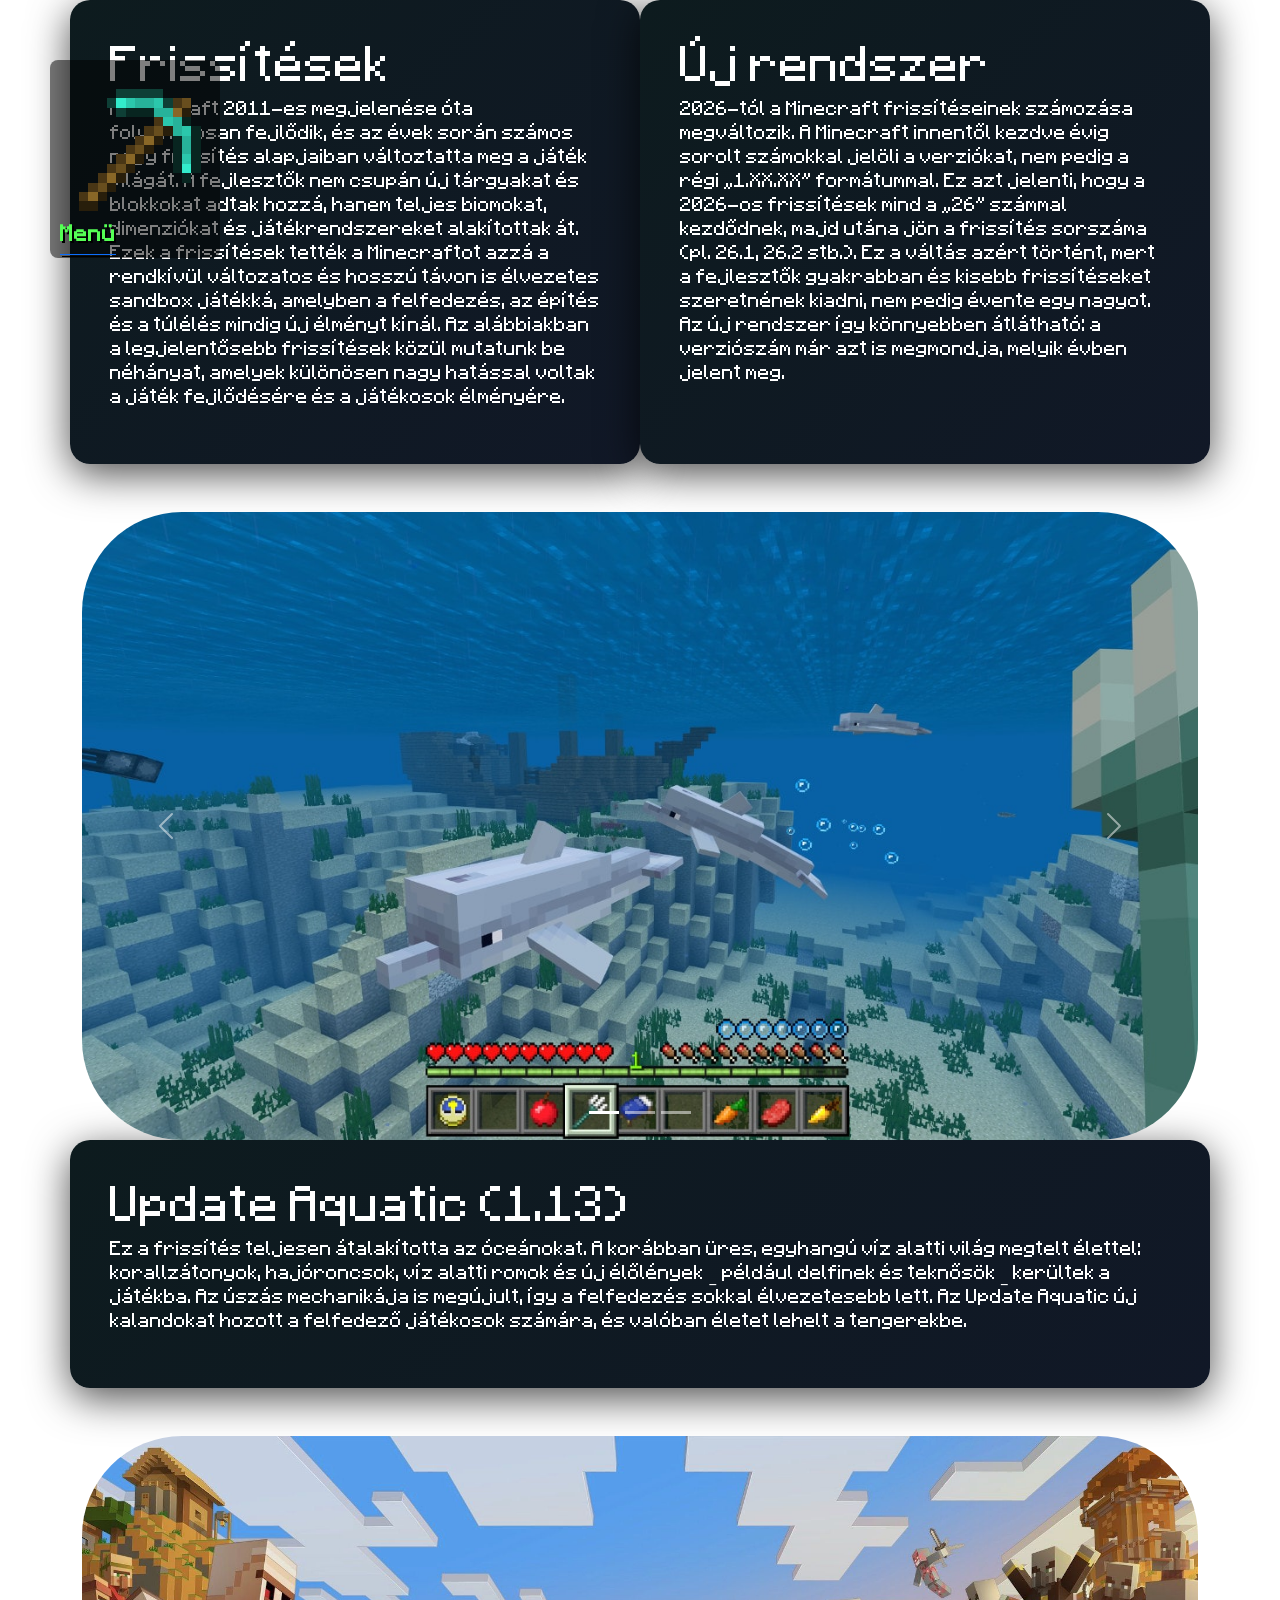
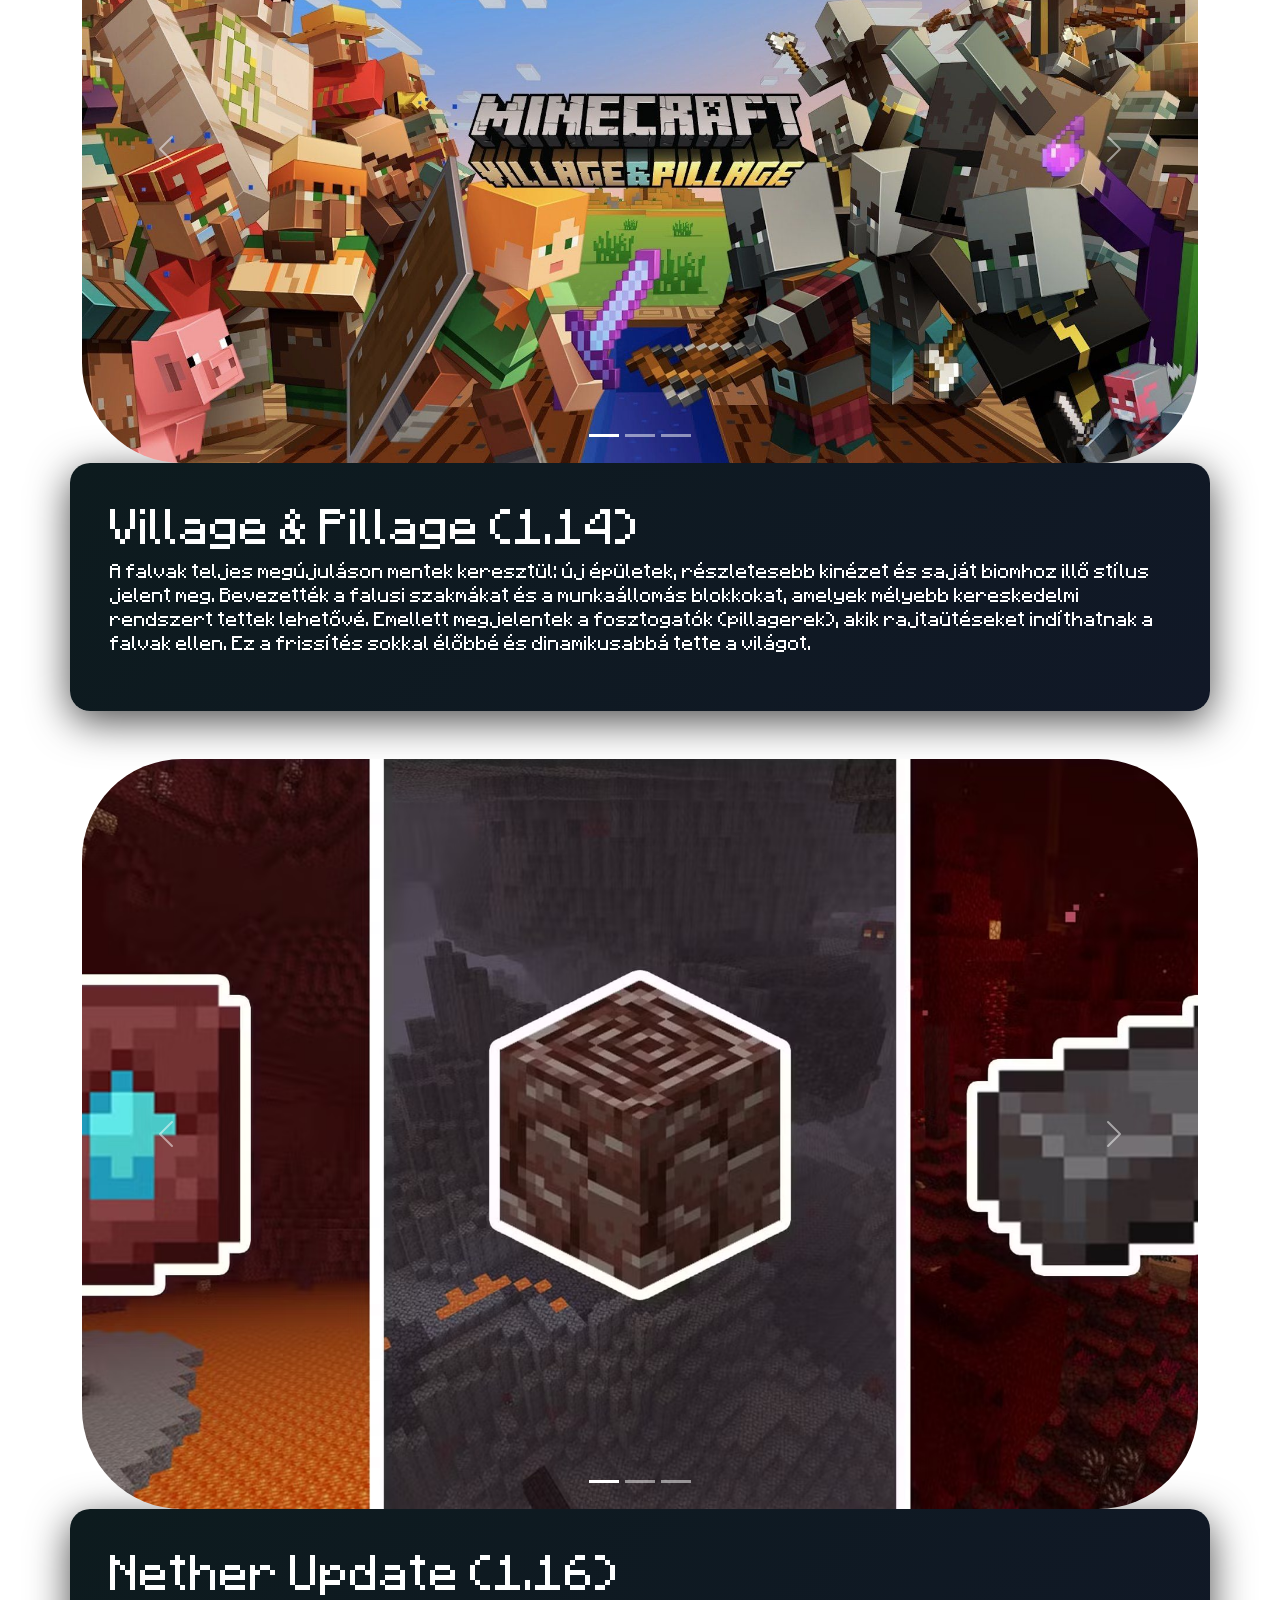
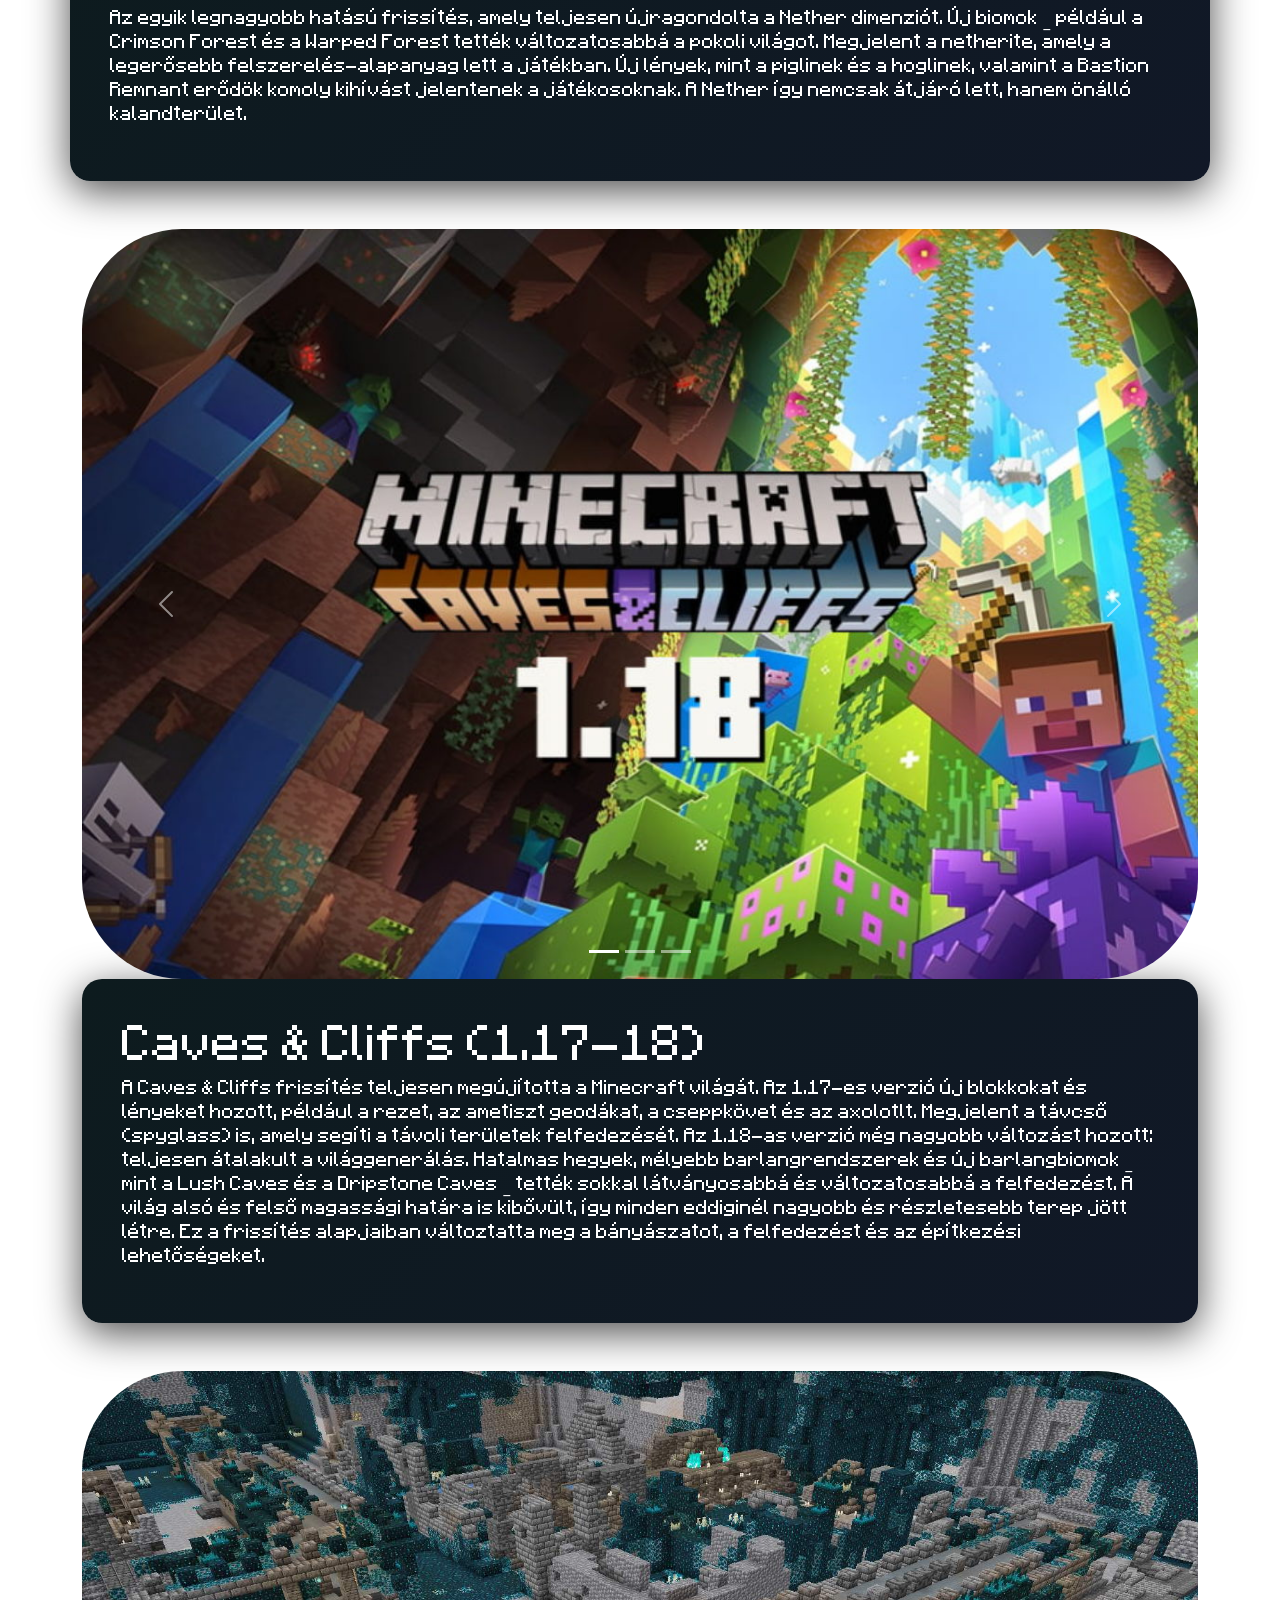
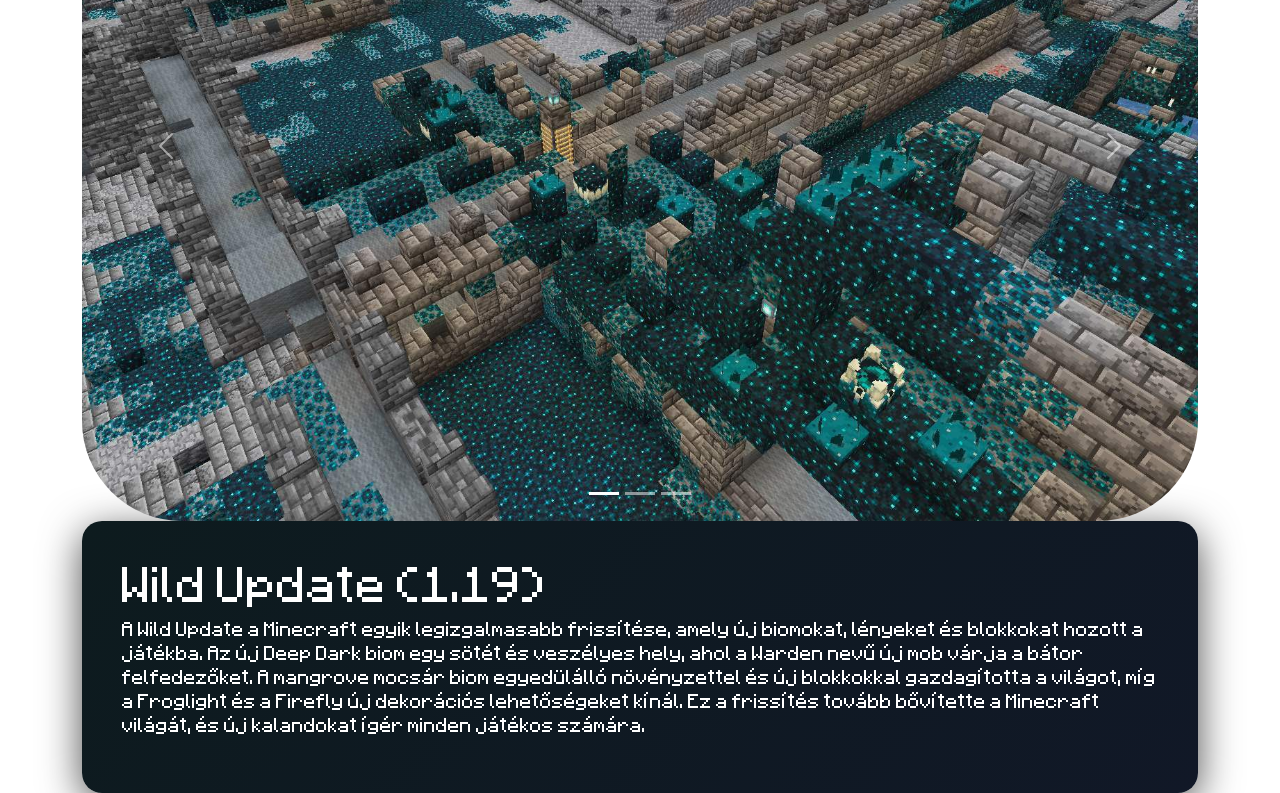
==== commit be549584: "menu gomb az oldalakon" ====
--- a/frissítések.html
+++ b/frissítések.html
@@ -9,6 +9,7 @@
 </head>
 
 <body>
+    <a href="index.html" class="home-fixed" title="Főoldal"><img src="állományok/képek/Diamond_Pickaxe_1.png" alt="Főoldal" class="pickaxe-icon"><span class="home-label">Menü</span></a>
     <div class="container">
         <div class="row">
             <div class="div_1 col-lg-6">
--- a/frissítések_style.css
+++ b/frissítések_style.css
@@ -54,3 +54,34 @@
     width: 100%;
     object-fit: cover;          /* nem torzít, kitölti a sávot */
 }
+
+.home-fixed {
+  position: fixed;
+  top: 60px;
+  left: 50px;
+  z-index: 9999; 
+  padding: 10px;
+  background: rgba(0, 0, 0, 0.5); 
+  border-radius: 8px;
+  transition: transform 0.2s;
+}
+
+.home-fixed:hover {
+  transform: scale(1.1);
+}
+
+.home-fixed img {
+  height: 150px; 
+  width: auto;
+  image-rendering: pixelated;
+  display: block;
+}
+
+.home-label{
+  color: #55FF55;
+  font-size: 18px;
+  font-weight: bold;
+  text-shadow: 2px 2px 0 #000;
+  text-decoration: none;
+  border-bottom: none;
+}
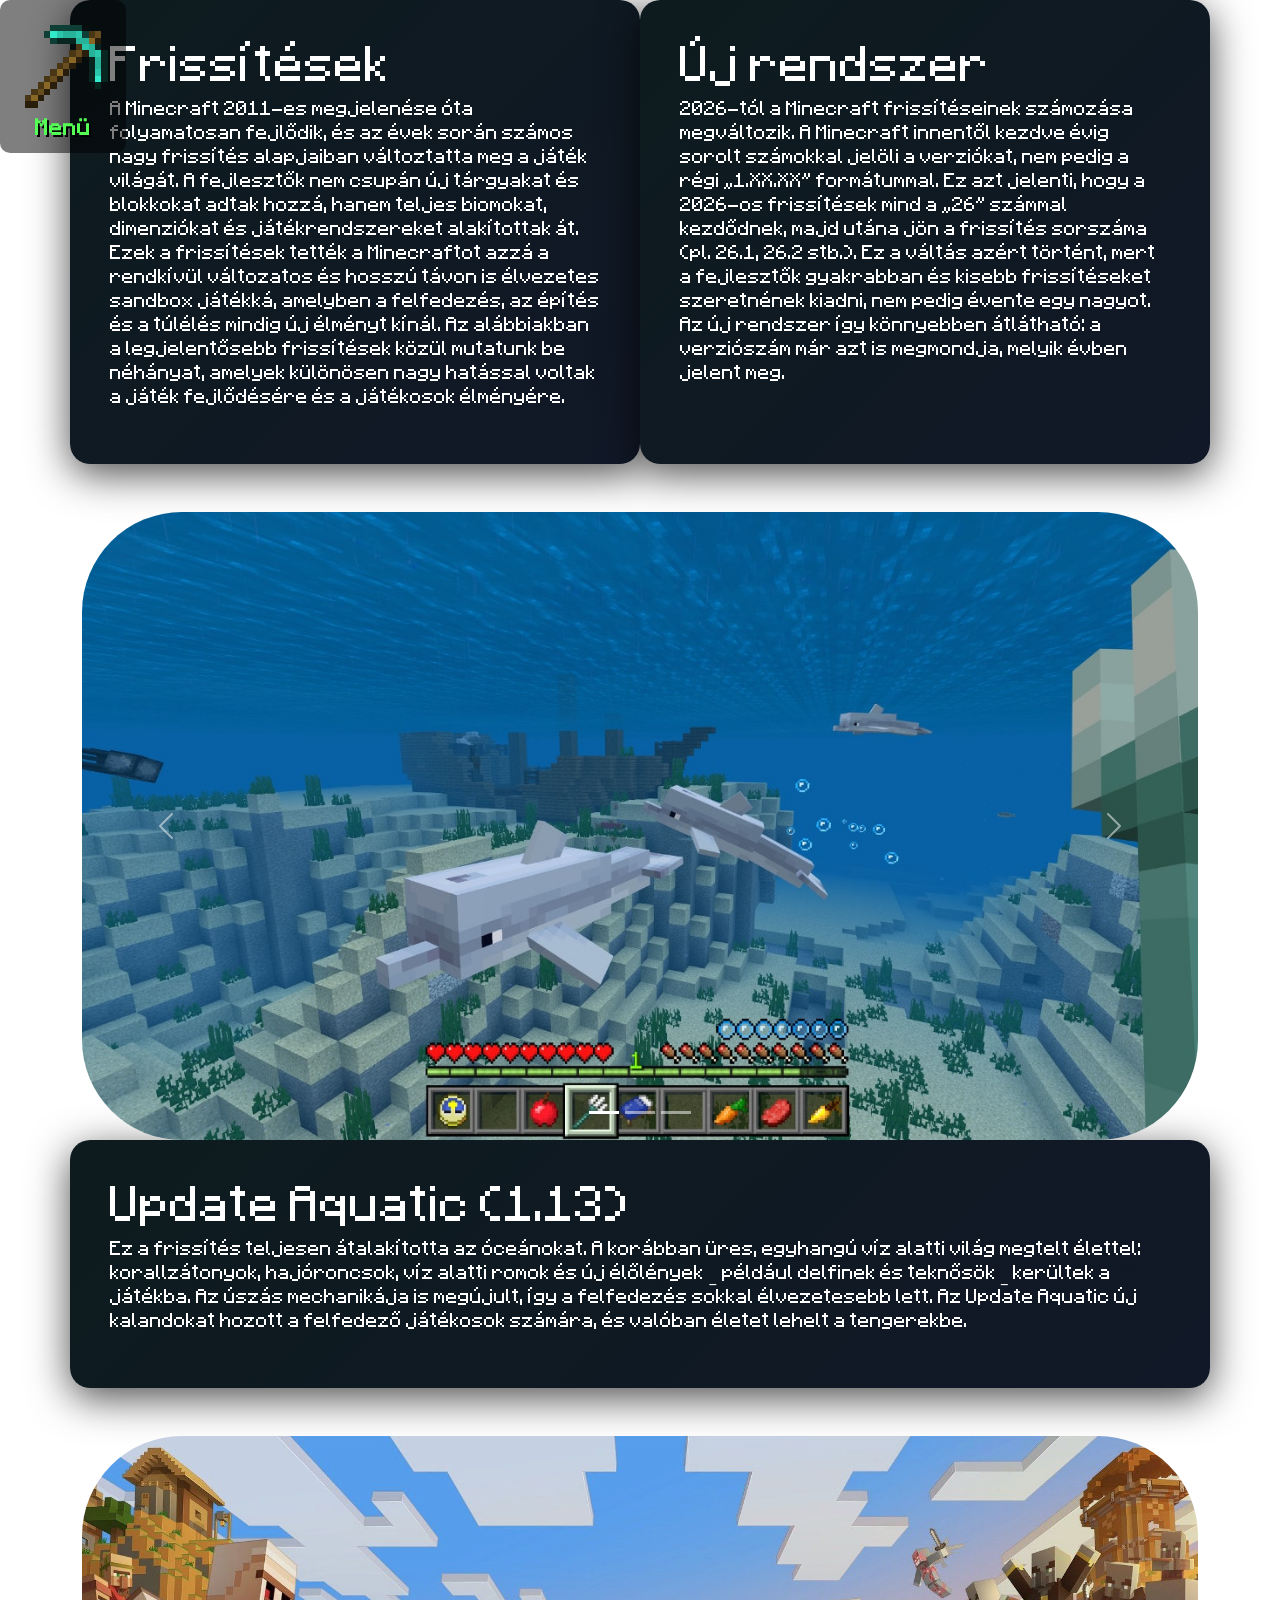
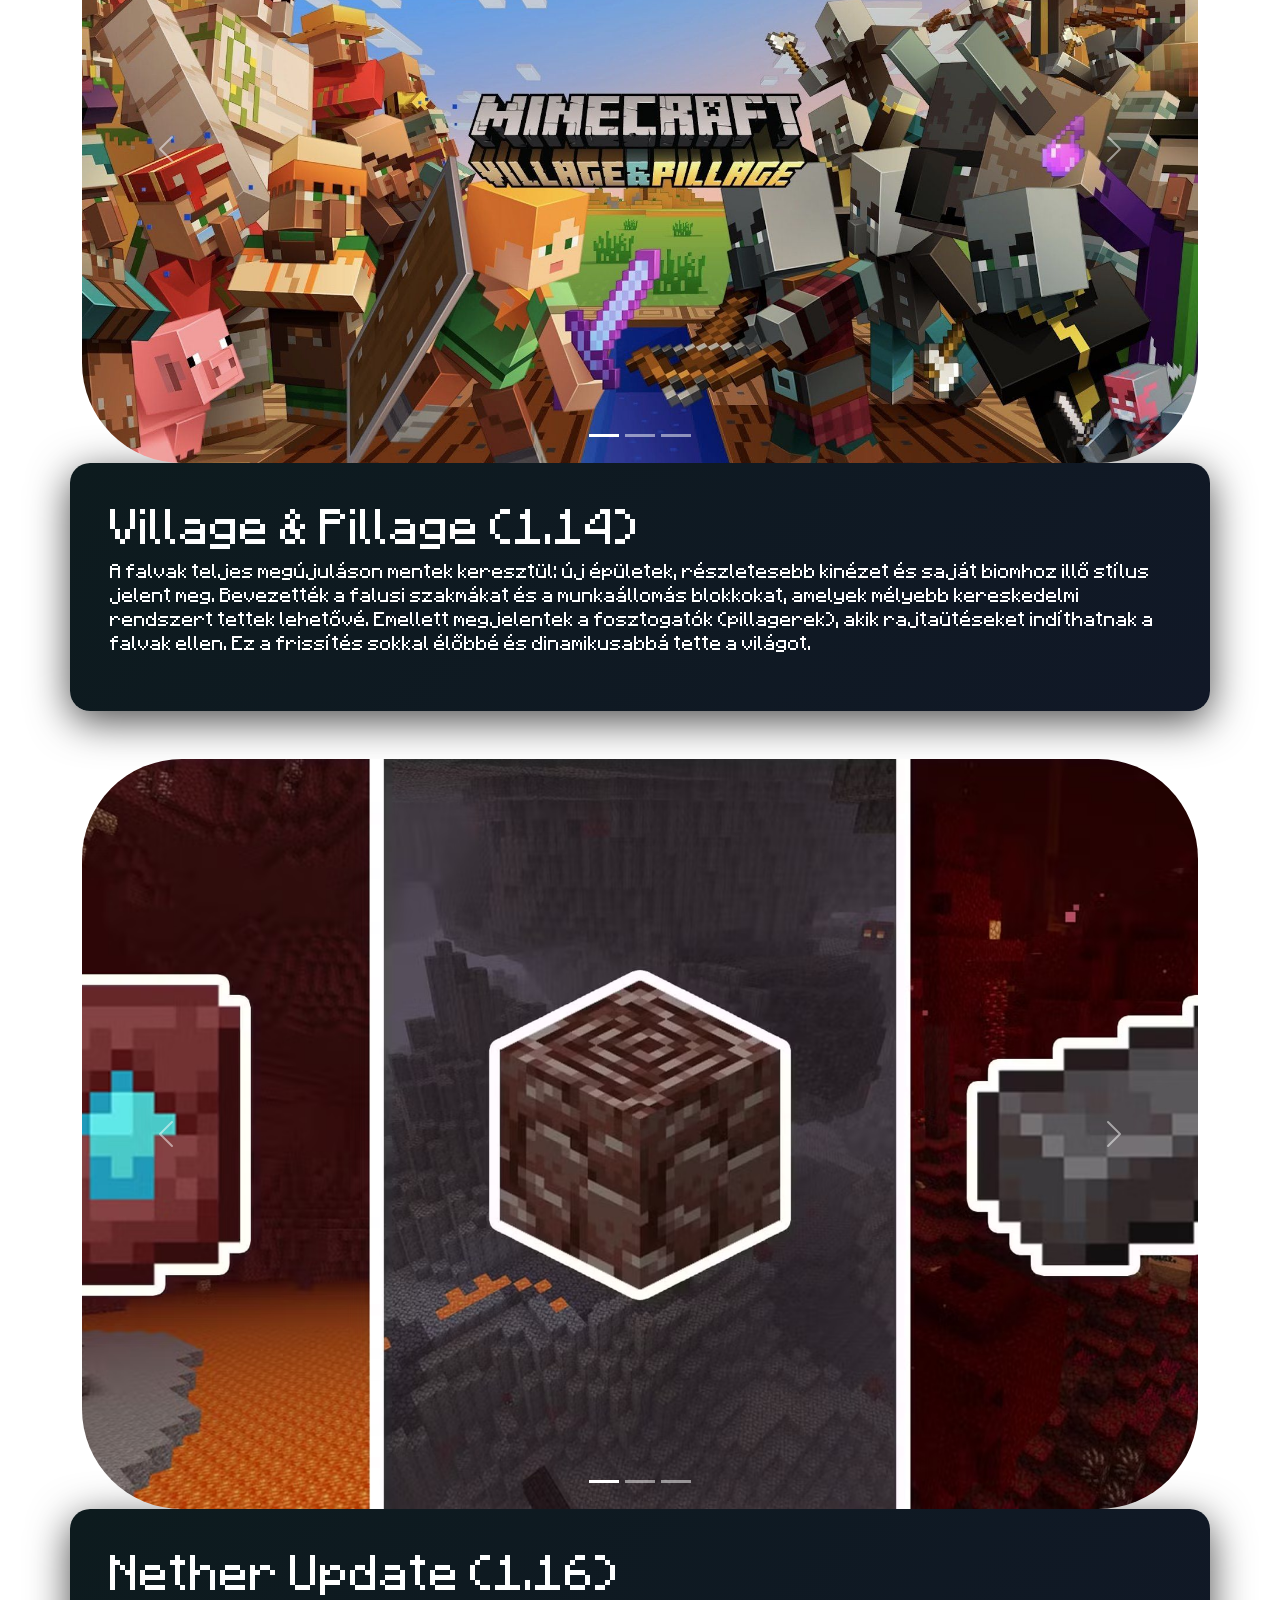
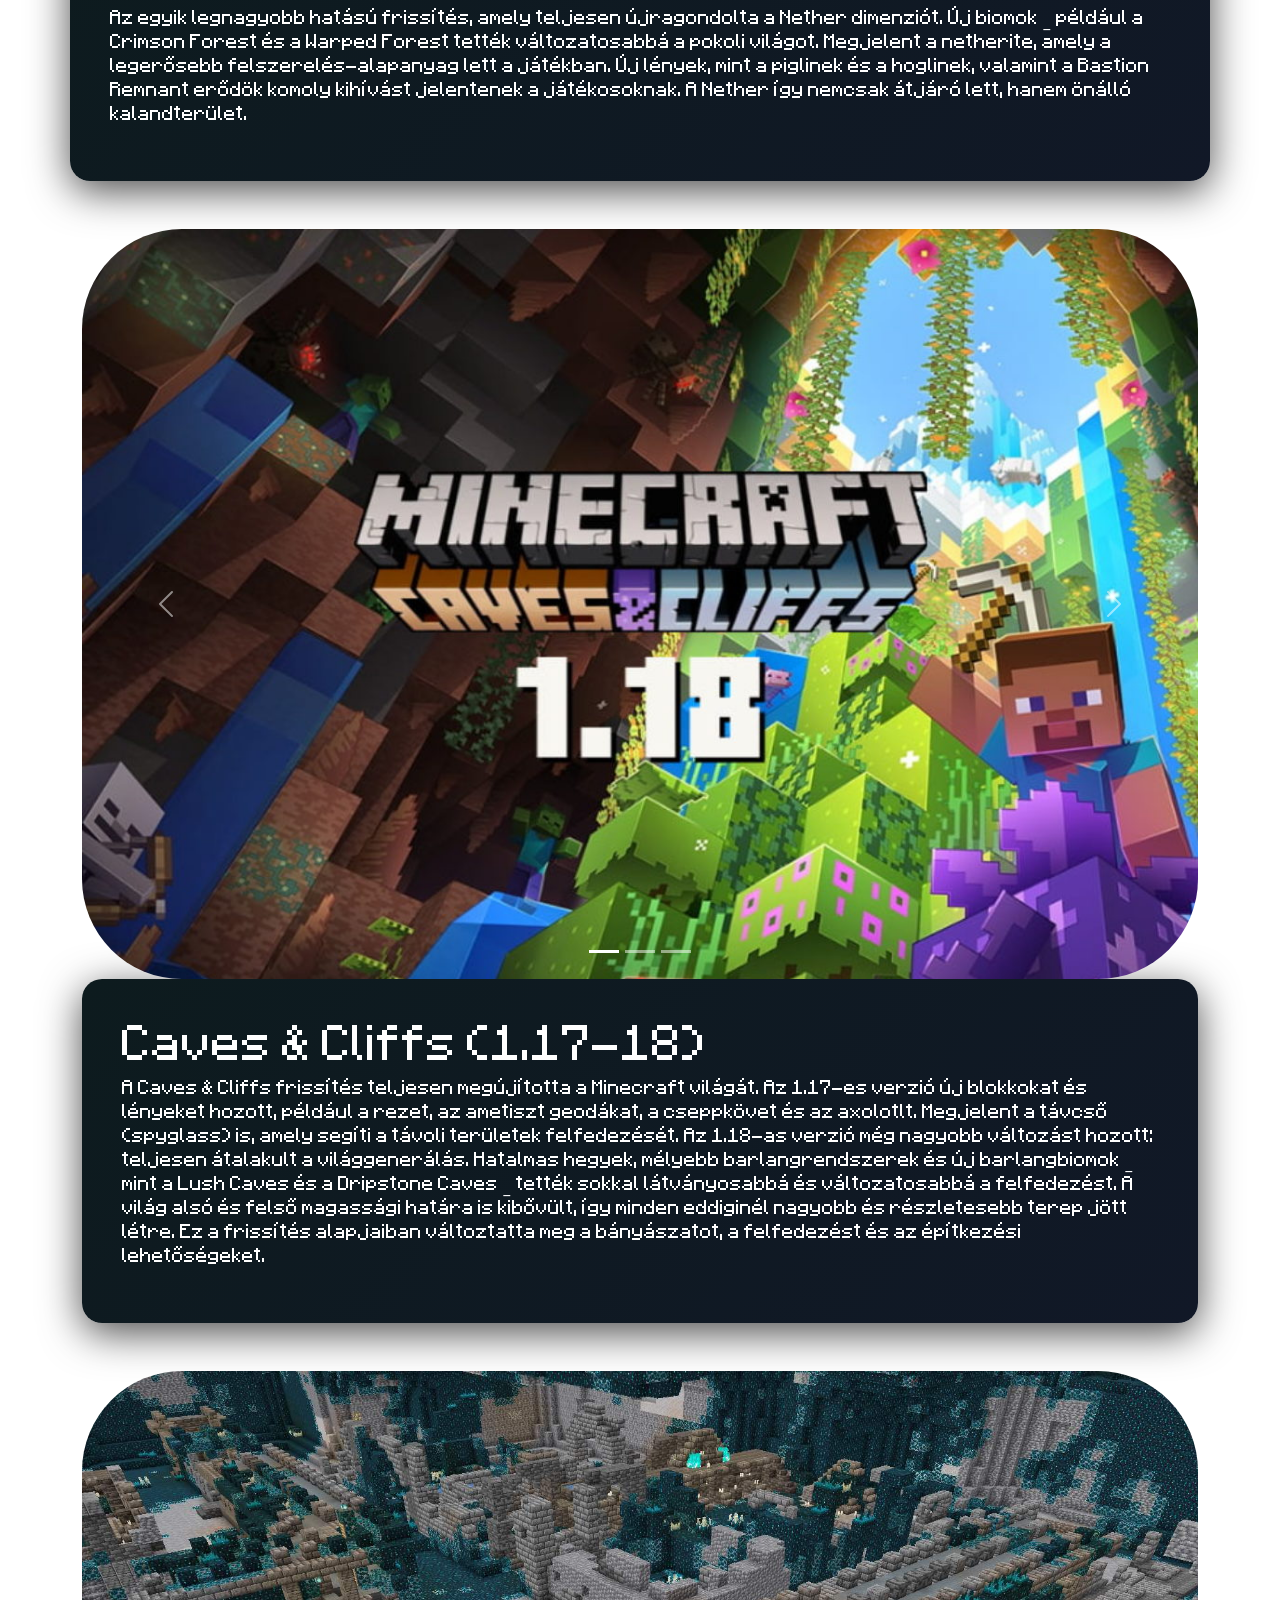
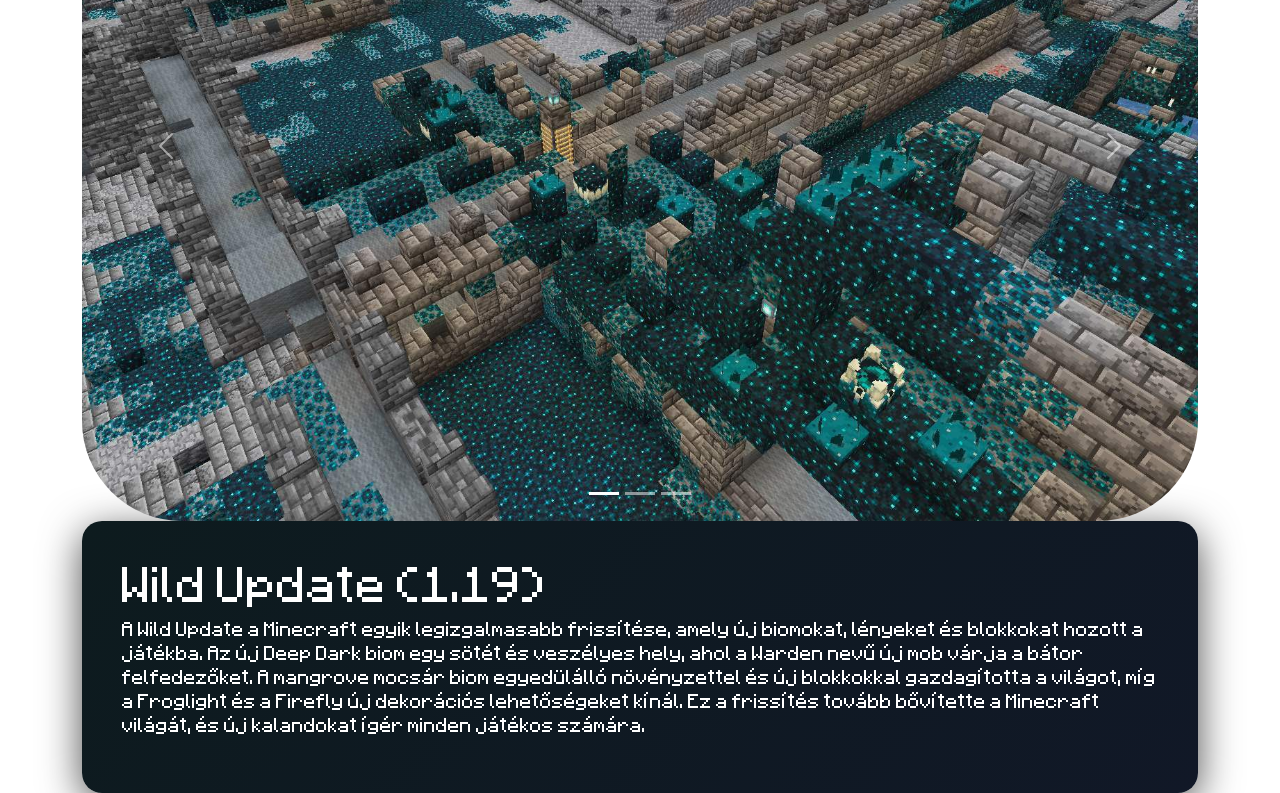
==== commit 1d9e512e: "favicon mindenre" ====
--- a/frissítések.html
+++ b/frissítések.html
@@ -6,6 +6,7 @@
     <title>Frissítések</title>
     <link rel="stylesheet" href="állományok/css/bootstrap.min.css" />
     <link rel="stylesheet" href="frissítések_style.css" />
+    <link rel="icon" type="image" href="állományok/képek/minecraft-icon.webp">
 </head>
 
 <body>
--- a/frissítések_style.css
+++ b/frissítések_style.css
@@ -57,12 +57,22 @@
 
 .home-fixed {
   position: fixed;
-  top: 60px;
-  left: 50px;
-  z-index: 9999; 
-  padding: 10px;
-  background: rgba(0, 0, 0, 0.5); 
-  border-radius: 8px;
+  top: calc(56px + 20px)
+  left: 3vw;
+
+  z-index: 9999;
+
+  padding: clamp(6px, 1vw, 12px);
+
+  background: rgba(0, 0, 0, 0.5);
+  border-radius: 10px;
+
+  display: flex;
+  flex-direction: column;
+  align-items: center;
+
+  text-decoration: none;
+
   transition: transform 0.2s;
 }
 
@@ -71,7 +81,7 @@
 }
 
 .home-fixed img {
-  height: 150px; 
+  height: clamp(50px, 8vw, 120px);  /* EZ A LÉNYEG */
   width: auto;
   image-rendering: pixelated;
   display: block;
@@ -84,4 +94,4 @@
   text-shadow: 2px 2px 0 #000;
   text-decoration: none;
   border-bottom: none;
-}
+}
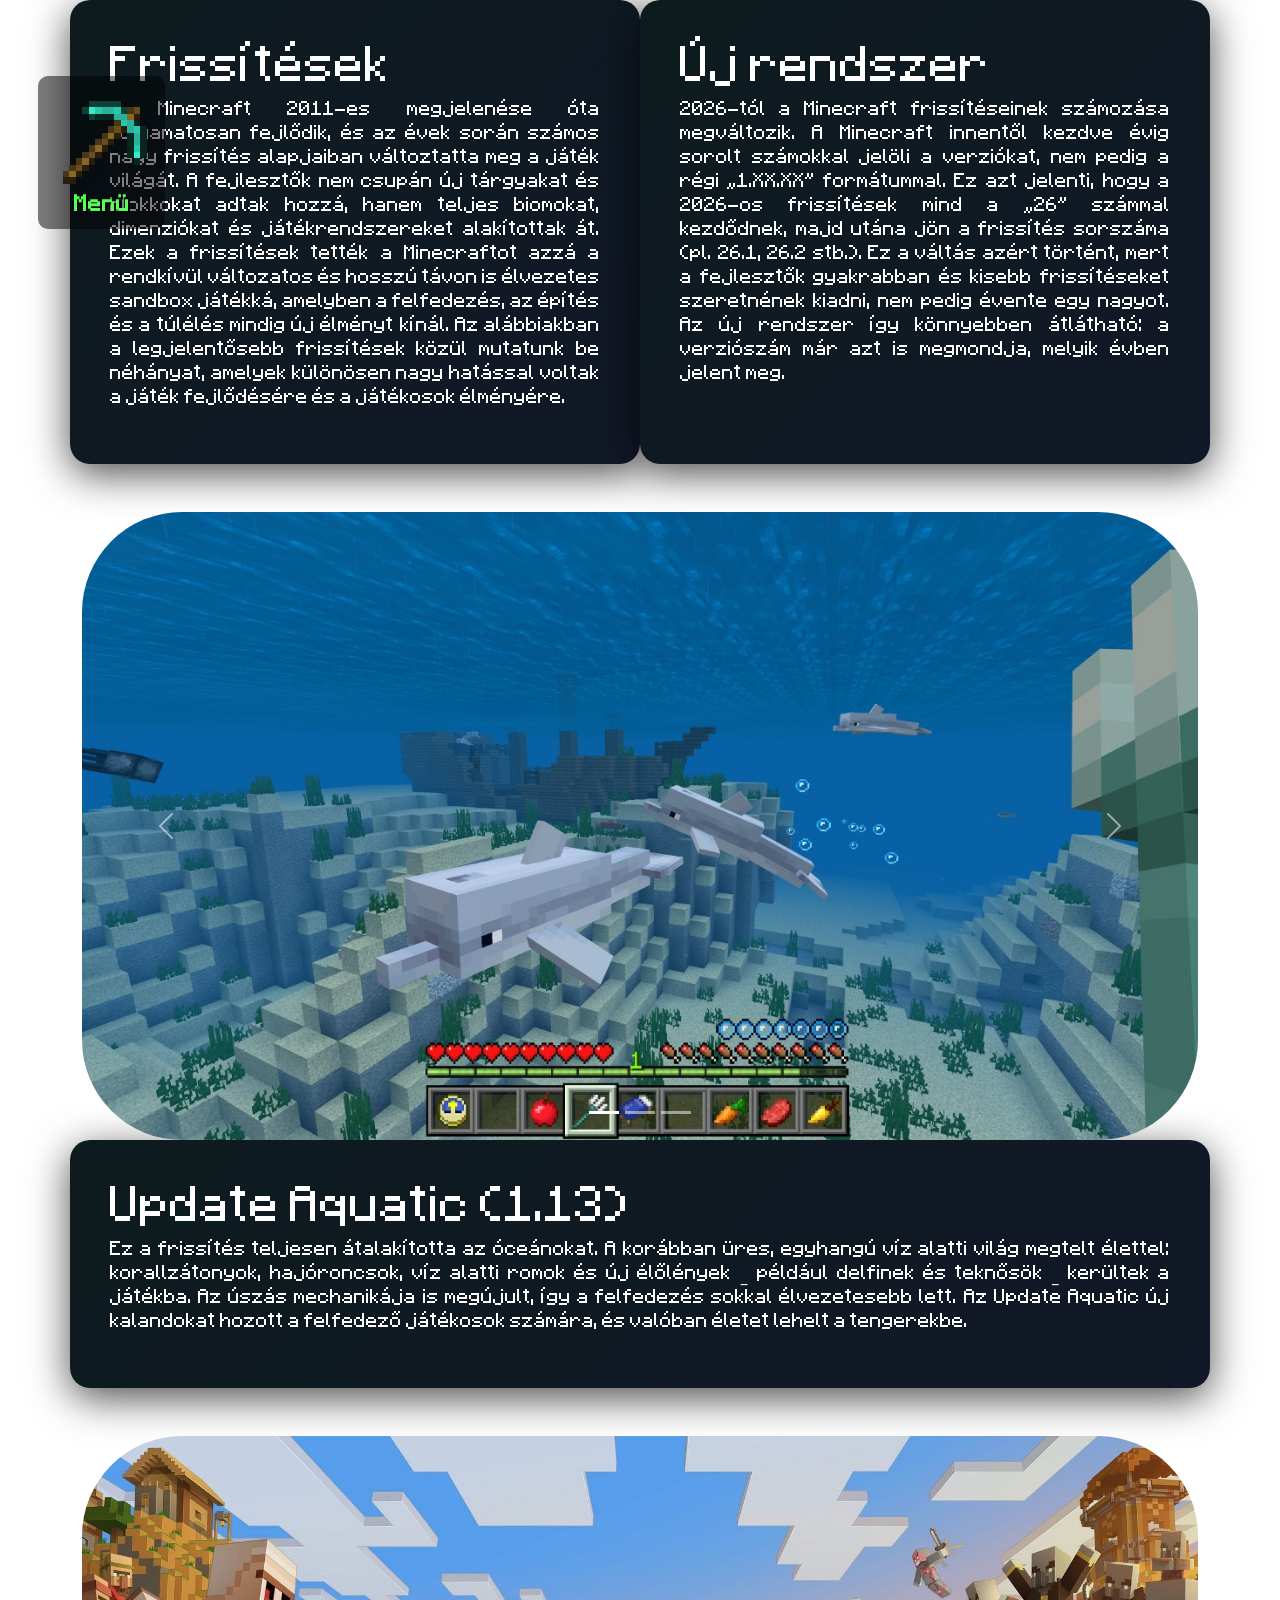
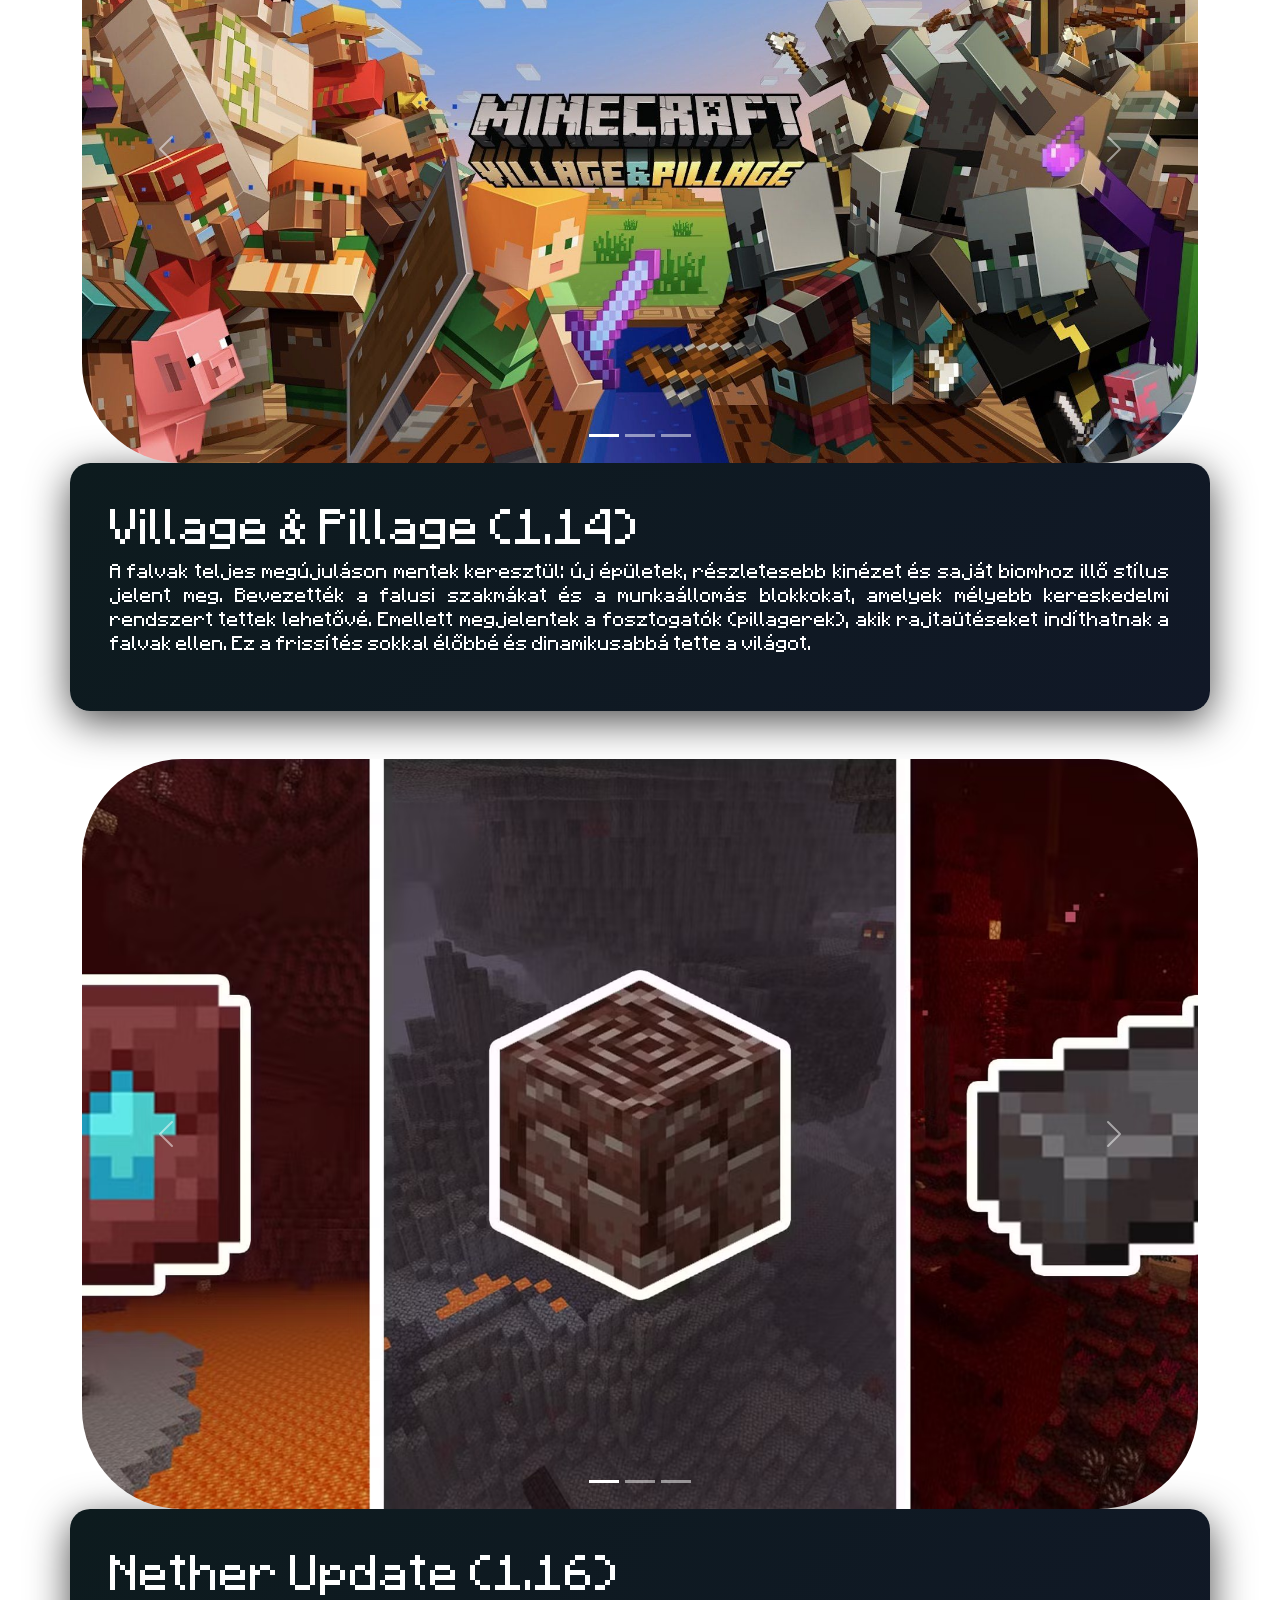
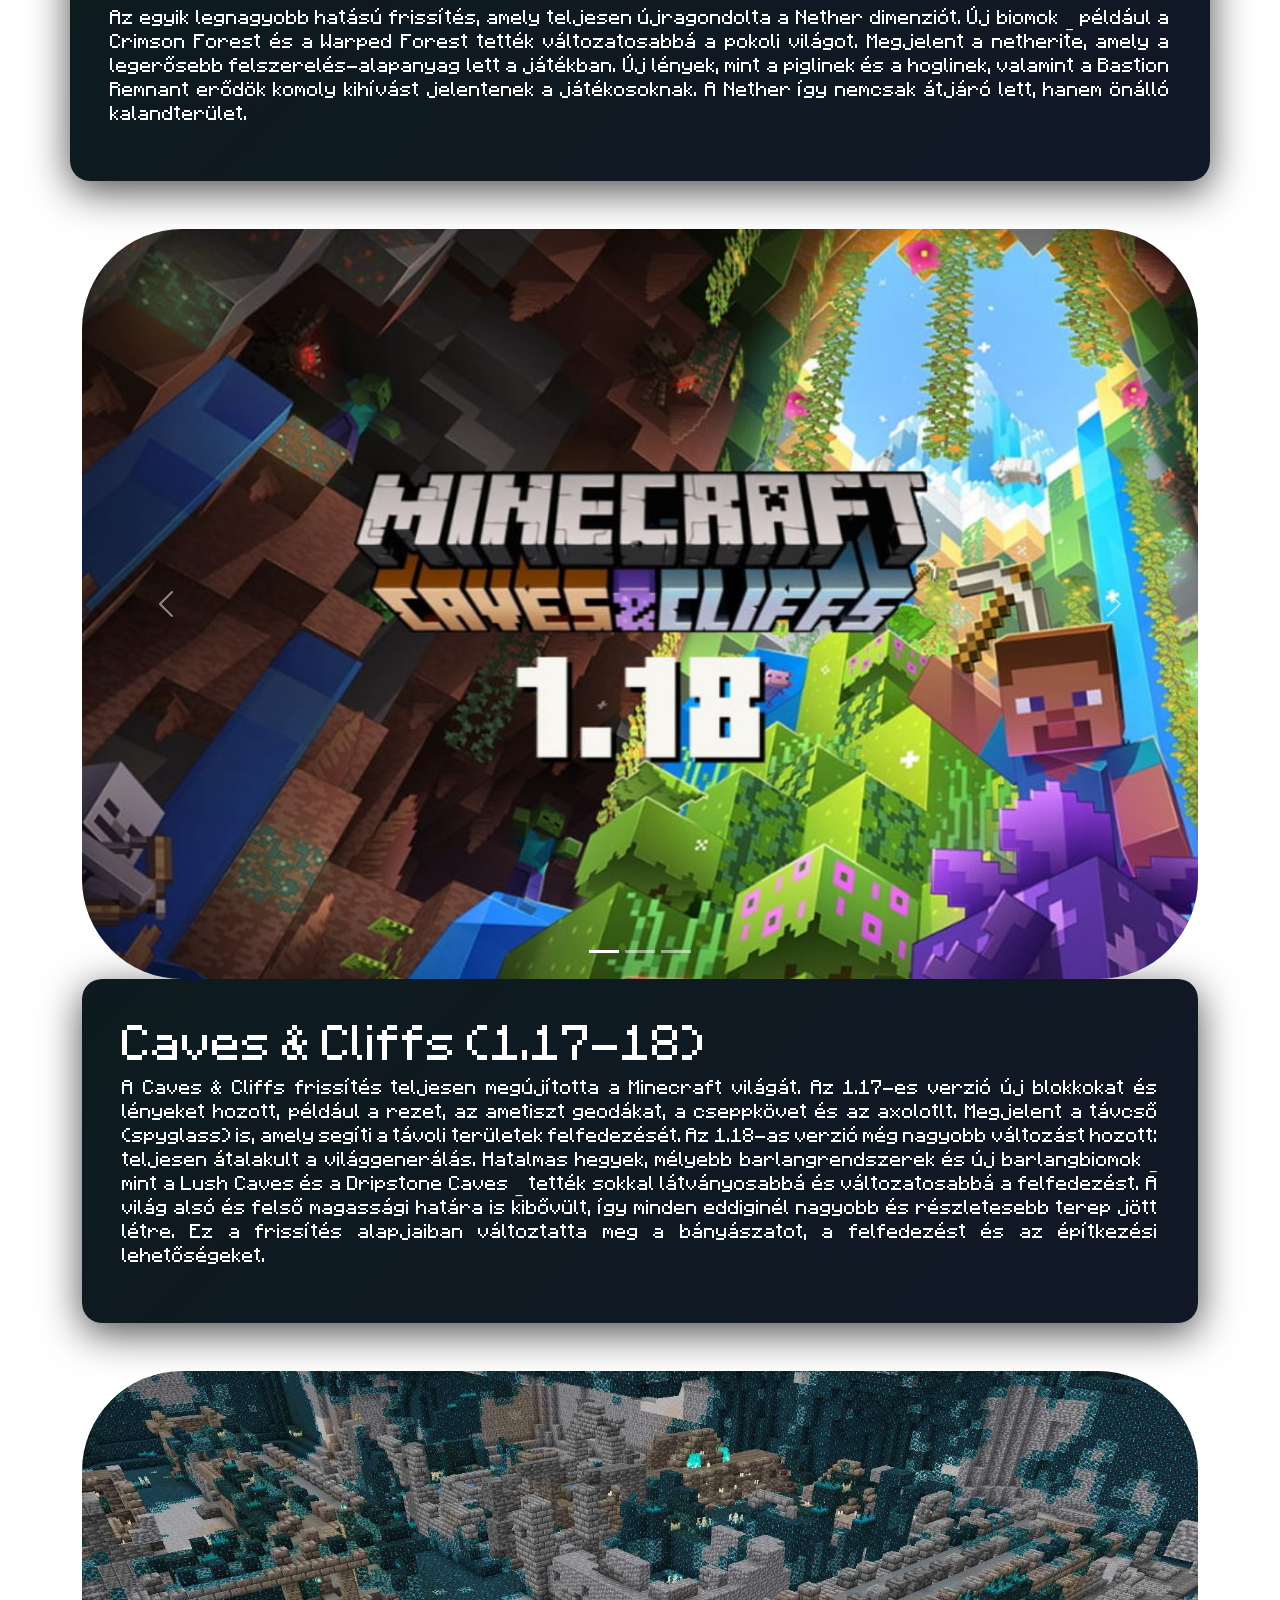
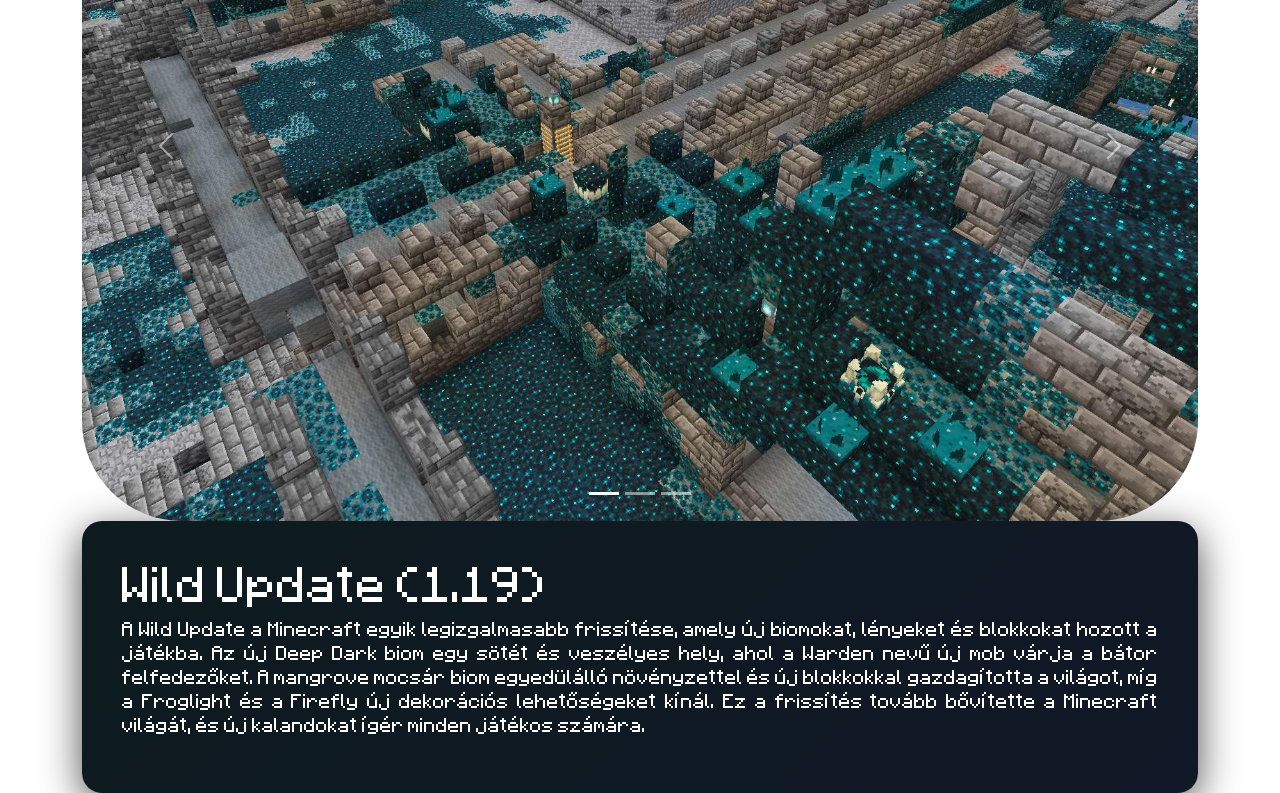
==== commit 6767010c: "sorkizaras" ====
--- a/frissítések.html
+++ b/frissítések.html
@@ -15,7 +15,7 @@
         <div class="row">
             <div class="div_1 col-lg-6">
                 <h1>Frissítések</h1>
-                <p>
+                <p style="text-align: justify;">
                     A Minecraft 2011-es megjelenése óta folyamatosan fejlődik, és az
                     évek során számos nagy frissítés alapjaiban változtatta meg a játék
                     világát. A fejlesztők nem csupán új tárgyakat és blokkokat adtak
@@ -30,7 +30,7 @@
             </div>
             <div class="col-lg-6 div_1">
                 <h1>Új rendszer</h1>
-                <p>
+                <p style="text-align: justify;">
                     2026-tól a Minecraft frissítéseinek számozása megváltozik. A
                     Minecraft innentől kezdve évig sorolt számokkal jelöli a verziókat,
                     nem pedig a régi „1.XX.XX” formátummal. Ez azt jelenti, hogy a
@@ -87,7 +87,7 @@
             </div>
             <div class="div_1">
                 <h1>Update Aquatic (1.13)</h1>
-                <p>Ez a frissítés teljesen átalakította az óceánokat. A korábban üres, egyhangú víz alatti világ megtelt
+                <p style="text-align: justify;">Ez a frissítés teljesen átalakította az óceánokat. A korábban üres, egyhangú víz alatti világ megtelt
                     élettel: korallzátonyok, hajóroncsok, víz alatti romok és új élőlények – például delfinek és
                     teknősök – kerültek a játékba. Az úszás mechanikája is megújult, így a felfedezés sokkal
                     élvezetesebb lett. Az Update Aquatic új kalandokat hozott a felfedező játékosok számára, és valóban
@@ -138,7 +138,7 @@
             </div>
             <div class="div_1">
                 <h1>Village & Pillage (1.14)</h1>
-                <p>A falvak teljes megújuláson mentek keresztül: új épületek, részletesebb kinézet és saját biomhoz illő
+                <p style="text-align: justify;">A falvak teljes megújuláson mentek keresztül: új épületek, részletesebb kinézet és saját biomhoz illő
                     stílus jelent meg. Bevezették a falusi szakmákat és a munkaállomás blokkokat, amelyek mélyebb
                     kereskedelmi rendszert tettek lehetővé. Emellett megjelentek a fosztogatók (pillagerek), akik
                     rajtaütéseket indíthatnak a falvak ellen. Ez a frissítés sokkal élőbbé és dinamikusabbá tette a
@@ -189,7 +189,7 @@
             </div>
             <div class="div_1">
                 <h1>Nether Update (1.16)</h1>
-                <p>Az egyik legnagyobb hatású frissítés, amely teljesen újragondolta a Nether dimenziót. Új biomok –
+                <p style="text-align: justify;">Az egyik legnagyobb hatású frissítés, amely teljesen újragondolta a Nether dimenziót. Új biomok –
                     például a Crimson Forest és a Warped Forest tették változatosabbá a pokoli világot. Megjelent a
                     netherite, amely a legerősebb felszerelés-alapanyag lett a játékban. Új lények, mint a piglinek és a
                     hoglinek, valamint a Bastion Remnant erődök komoly kihívást jelentenek a játékosoknak. A Nether így
@@ -239,7 +239,7 @@
                 </div>
                 <div class="div_1">
                     <h1>Caves & Cliffs (1.17-18)</h1>
-                    <p>A Caves & Cliffs frissítés teljesen megújította a Minecraft világát. Az 1.17-es verzió új
+                    <p style="text-align: justify;">A Caves & Cliffs frissítés teljesen megújította a Minecraft világát. Az 1.17-es verzió új
                         blokkokat és lényeket hozott, például a rezet, az ametiszt geodákat, a cseppkövet és az
                         axolotlt. Megjelent a távcső (spyglass) is, amely segíti a távoli területek felfedezését.
                         Az 1.18-as verzió még nagyobb változást hozott: teljesen átalakult a világgenerálás. Hatalmas
@@ -294,7 +294,7 @@
                 </div>
                 <div class="div_1">
                     <h1>Wild Update (1.19)</h1>
-                    <p>A Wild Update a Minecraft egyik legizgalmasabb frissítése, amely új biomokat, lényeket és blokkokat
+                    <p style="text-align: justify;">A Wild Update a Minecraft egyik legizgalmasabb frissítése, amely új biomokat, lényeket és blokkokat
                         hozott a játékba. Az új Deep Dark biom egy sötét és veszélyes hely, ahol a Warden nevű új mob
                         várja a bátor felfedezőket. A mangrove mocsár biom egyedülálló növényzettel és új blokkokkal
                         gazdagította a világot, míg a Froglight és a Firefly új dekorációs lehetőségeket kínál. Ez a
--- a/frissítések_style.css
+++ b/frissítések_style.css
@@ -57,7 +57,7 @@
 
 .home-fixed {
   position: fixed;
-  top: calc(56px + 20px)
+  top: calc(56px + 20px);
   left: 3vw;
 
   z-index: 9999;
